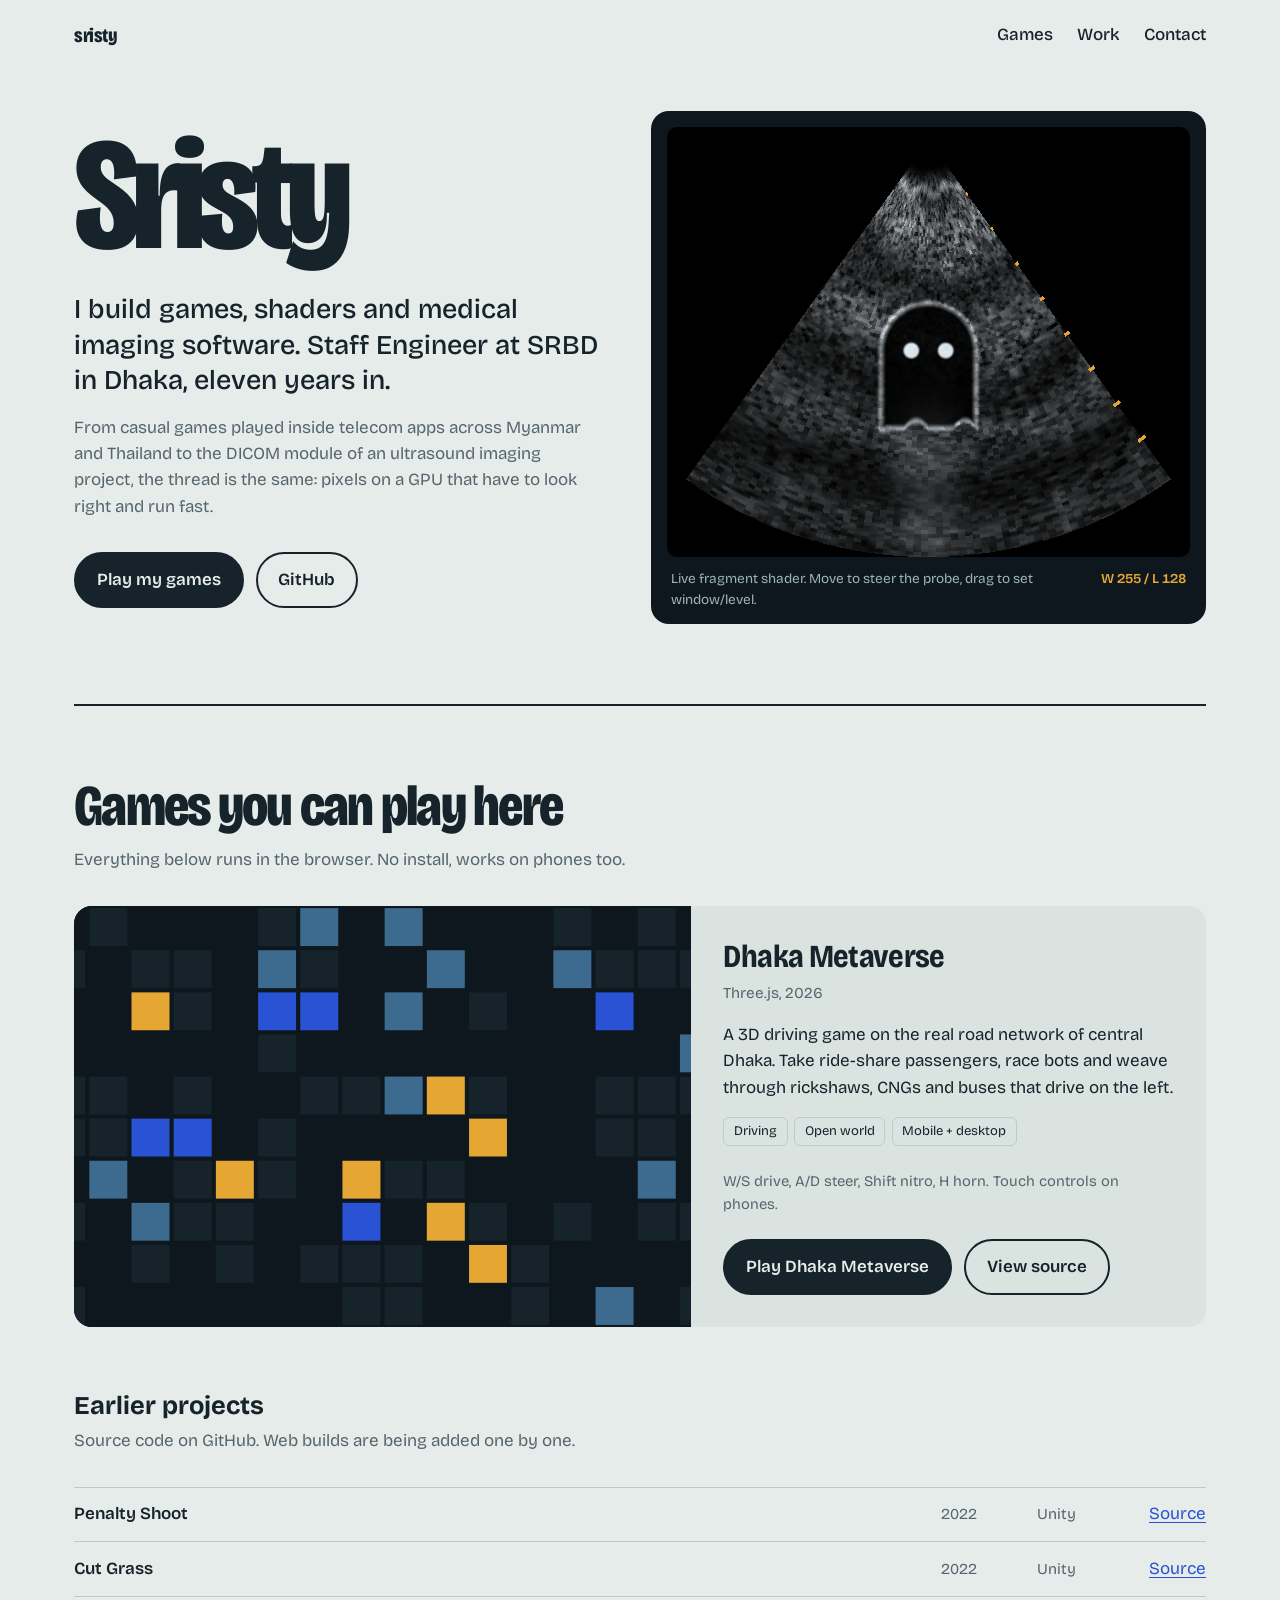
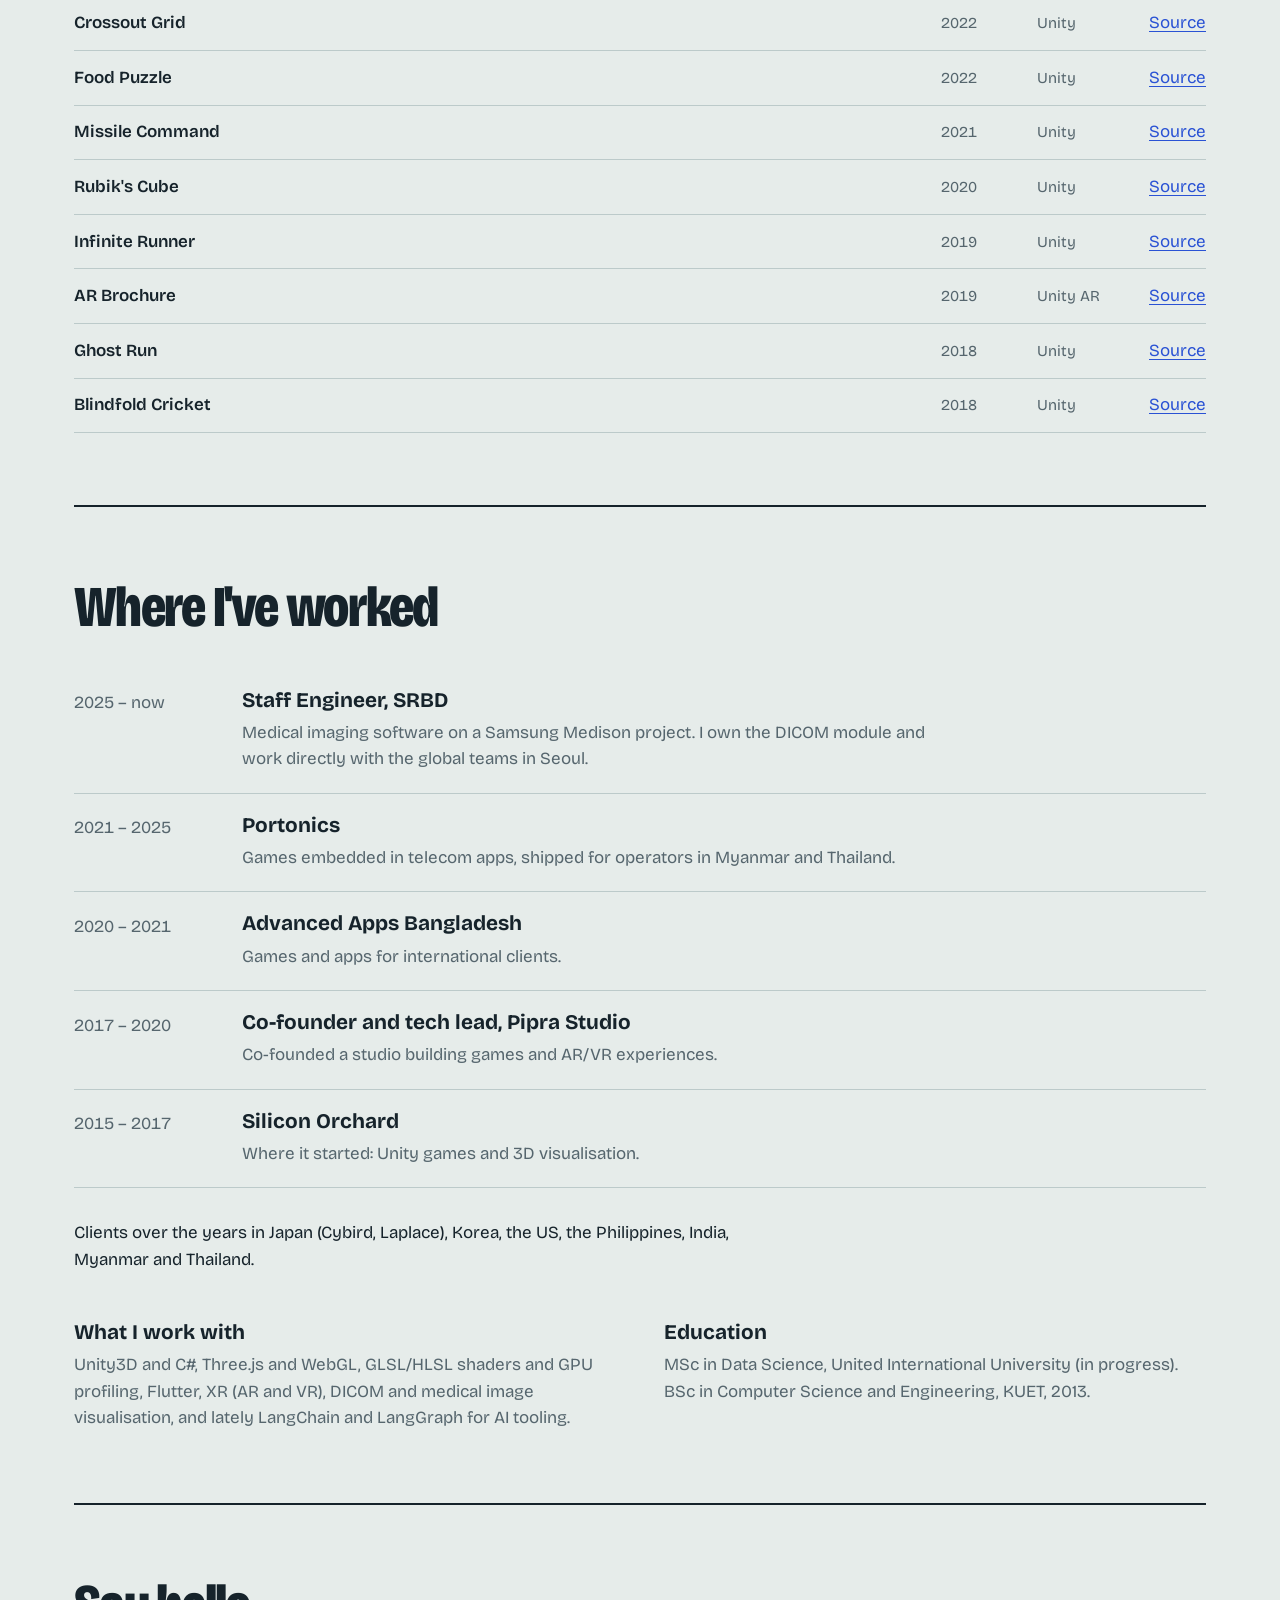
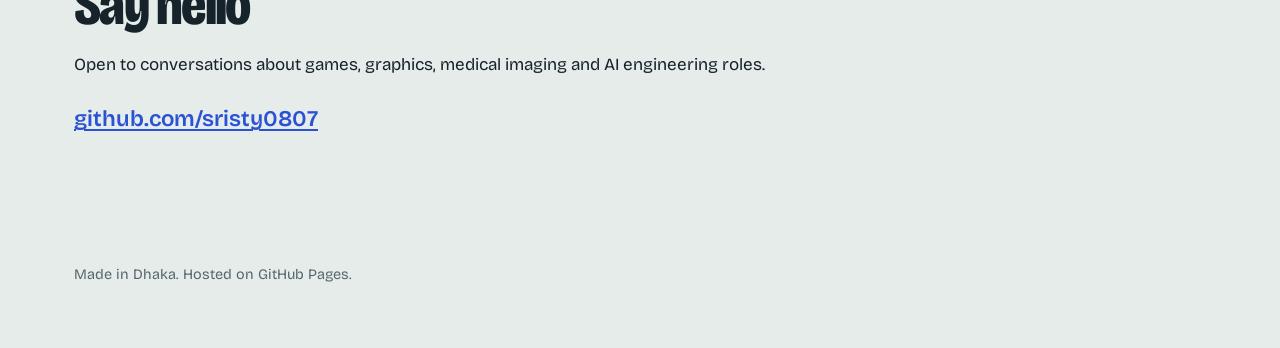
==== index.html @ fa3c0344 "Portfolio site with playable games Co-Authored-By: Claude Opus 5.5 <noreply@anthropic.com> Claude-Se" ====
<!DOCTYPE html>
<html lang="en">
<head>
<meta charset="utf-8">
<meta name="viewport" content="width=device-width, initial-scale=1">
<title>Sristy — games, graphics and medical imaging</title>
<meta name="description" content="Portfolio of Sristy, Staff Engineer in Dhaka. Playable games, real-time graphics and medical imaging work.">
<link rel="preconnect" href="https://fonts.googleapis.com">
<link rel="preconnect" href="https://fonts.gstatic.com" crossorigin>
<link href="https://fonts.googleapis.com/css2?family=Bricolage+Grotesque:opsz,wdth,wght@12..96,75..100,400..800&display=swap" rel="stylesheet">
<link rel="stylesheet" href="assets/style.css">
</head>
<body>
<a class="skip" href="#games">Skip to games</a>

<header class="top">
  <a class="mark" href="#">sristy</a>
  <nav aria-label="Sections">
    <a href="#games">Games</a>
    <a href="#work">Work</a>
    <a href="#contact">Contact</a>
  </nav>
</header>

<main>
  <section class="hero">
    <div class="hero-text">
      <h1>Sristy</h1>
      <p class="lede">I build games, shaders and medical imaging software. Staff Engineer at SRBD in Dhaka, eleven years in.</p>
      <p class="sub">From casual games played inside telecom apps across Myanmar and Thailand to the DICOM module of an ultrasound imaging project, the thread is the same: pixels on a GPU that have to look right and run fast.</p>
      <div class="actions">
        <a class="btn primary" href="#games">Play my games</a>
        <a class="btn" href="https://github.com/sristy0807" rel="me">GitHub</a>
      </div>
    </div>

    <figure class="scan" aria-label="Interactive shader: a simulated ultrasound scan. Drag to change window and level.">
      <canvas id="scan" width="560" height="460"></canvas>
      <figcaption>
        <span>Live fragment shader. Move to steer the probe, drag to set window/level.</span>
        <output id="wl">W 255 / L 128</output>
      </figcaption>
    </figure>
  </section>

  <section id="games" class="games" aria-labelledby="games-h">
    <h2 id="games-h">Games you can play here</h2>
    <p class="section-intro">Everything below runs in the browser. No install, works on phones too.</p>
    <div id="featured" class="featured"></div>

    <h3 class="archive-h">Earlier projects</h3>
    <p class="section-intro">Source code on GitHub. Web builds are being added one by one.</p>
    <ul id="archive" class="archive"></ul>
  </section>

  <section id="work" class="work" aria-labelledby="work-h">
    <h2 id="work-h">Where I've worked</h2>
    <ol class="timeline">
      <li>
        <span class="when">2025 – now</span>
        <div>
          <h3>Staff Engineer, SRBD</h3>
          <p>Medical imaging software on a Samsung Medison project. I own the DICOM module and work directly with the global teams in Seoul.</p>
        </div>
      </li>
      <li>
        <span class="when">2021 – 2025</span>
        <div>
          <h3>Portonics</h3>
          <p>Games embedded in telecom apps, shipped for operators in Myanmar and Thailand.</p>
        </div>
      </li>
      <li>
        <span class="when">2020 – 2021</span>
        <div>
          <h3>Advanced Apps Bangladesh</h3>
          <p>Games and apps for international clients.</p>
        </div>
      </li>
      <li>
        <span class="when">2017 – 2020</span>
        <div>
          <h3>Co-founder and tech lead, Pipra Studio</h3>
          <p>Co-founded a studio building games and AR/VR experiences.</p>
        </div>
      </li>
      <li>
        <span class="when">2015 – 2017</span>
        <div>
          <h3>Silicon Orchard</h3>
          <p>Where it started: Unity games and 3D visualisation.</p>
        </div>
      </li>
    </ol>

    <p class="clients">Clients over the years in Japan (Cybird, Laplace), Korea, the US, the Philippines, India, Myanmar and Thailand.</p>

    <div class="cols">
      <div>
        <h3>What I work with</h3>
        <p>Unity3D and C#, Three.js and WebGL, GLSL/HLSL shaders and GPU profiling, Flutter, XR (AR and VR), DICOM and medical image visualisation, and lately LangChain and LangGraph for AI tooling.</p>
      </div>
      <div>
        <h3>Education</h3>
        <p>MSc in Data Science, United International University (in progress).<br>BSc in Computer Science and Engineering, KUET, 2013.</p>
      </div>
    </div>
  </section>

  <section id="contact" class="contact" aria-labelledby="contact-h">
    <h2 id="contact-h">Say hello</h2>
    <p>Open to conversations about games, graphics, medical imaging and AI engineering roles.</p>
    <ul class="links">
      <li><a href="https://github.com/sristy0807" rel="me">github.com/sristy0807</a></li>
      <!-- Add yours:
      <li><a href="mailto:you@example.com">you@example.com</a></li>
      <li><a href="https://www.linkedin.com/in/your-handle/">LinkedIn</a></li>
      -->
    </ul>
  </section>
</main>

<footer class="foot">
  <p>Made in Dhaka. Hosted on GitHub Pages.</p>
</footer>

<script src="assets/scan.js"></script>
<script src="assets/main.js"></script>
</body>
</html>
---- assets/style.css ----
:root {
  --paper: #e6ecea;
  --paper-2: #dbe3e1;
  --ink: #16232b;
  --muted: #56666e;
  --line: #bccaca;
  --scan: #0d171d;
  --cobalt: #2a52d4;
  --amber: #e5a634;
  --radius-lg: 18px;
  --radius-sm: 6px;
  --font: "Bricolage Grotesque", system-ui, sans-serif;
  --measure: 66ch;
}

* { box-sizing: border-box; }
html { scroll-behavior: smooth; }
@media (prefers-reduced-motion: reduce) { html { scroll-behavior: auto; } }

body {
  margin: 0;
  background: var(--paper);
  color: var(--ink);
  font-family: var(--font);
  font-size: 1.0625rem;
  line-height: 1.55;
  font-variation-settings: "wdth" 100;
}

a { color: var(--cobalt); text-underline-offset: 3px; }
a:focus-visible, button:focus-visible, canvas:focus-visible {
  outline: 3px solid var(--amber);
  outline-offset: 3px;
  border-radius: 4px;
}

.skip { position: absolute; left: -999px; }
.skip:focus { left: 1rem; top: 1rem; background: var(--ink); color: var(--paper); padding: .5rem .8rem; z-index: 10; }

/* Header */
.top {
  display: flex; justify-content: space-between; align-items: center;
  max-width: 1180px; margin: 0 auto; padding: 1.25rem 1.5rem;
}
.mark {
  font-weight: 800; font-size: 1.25rem; letter-spacing: -.02em;
  color: var(--ink); text-decoration: none;
  font-variation-settings: "wdth" 75;
}
.top nav { display: flex; gap: 1.5rem; }
.top nav a { color: var(--ink); text-decoration: none; font-weight: 500; }
.top nav a:hover { text-decoration: underline; }

main { max-width: 1180px; margin: 0 auto; padding: 0 1.5rem; }

/* Hero */
.hero {
  display: grid;
  grid-template-columns: minmax(0, 1fr) minmax(0, 1.05fr);
  gap: 3rem;
  align-items: center;
  padding: 2.5rem 0 5rem;
}
.hero h1 {
  font-size: clamp(4.5rem, 13vw, 10rem);
  line-height: .86;
  font-weight: 800;
  letter-spacing: -.045em;
  margin: 0 0 1.75rem;
  font-variation-settings: "wdth" 75, "opsz" 96;
}
.lede {
  font-size: clamp(1.35rem, 2.2vw, 1.7rem);
  line-height: 1.3;
  font-weight: 500;
  margin: 0 0 1rem;
  max-width: 30ch;
}
.sub { color: var(--muted); max-width: 52ch; margin: 0 0 2rem; }

.actions { display: flex; flex-wrap: wrap; gap: .75rem; }
.btn {
  display: inline-block;
  padding: .8rem 1.3rem;
  border: 2px solid var(--ink);
  border-radius: 999px;
  color: var(--ink);
  font-weight: 600;
  text-decoration: none;
  background: transparent;
  font: inherit; font-weight: 600; cursor: pointer;
}
.btn:hover { background: var(--ink); color: var(--paper); }
.btn.primary { background: var(--ink); color: var(--paper); }
.btn.primary:hover { background: var(--cobalt); border-color: var(--cobalt); }

/* The one bold thing: the scan */
.scan {
  margin: 0;
  background: var(--scan);
  border-radius: var(--radius-lg);
  padding: 1rem 1rem .85rem;
  color: #9fb3ba;
}
.scan canvas {
  display: block; width: 100%; height: auto; aspect-ratio: 560 / 460;
  cursor: crosshair; touch-action: none;
  border-radius: 10px;
}
.scan figcaption {
  display: flex; justify-content: space-between; gap: 1rem; align-items: baseline;
  font-size: .85rem; padding: .7rem .25rem 0;
}
.scan output { color: var(--amber); font-variant-numeric: tabular-nums; white-space: nowrap; font-weight: 600; }

/* Sections */
section { padding: 4.5rem 0; border-top: 2px solid var(--ink); }
.hero { border-top: 0; }
h2 {
  font-size: clamp(2.2rem, 5vw, 3.6rem);
  line-height: 1;
  letter-spacing: -.03em;
  font-weight: 800;
  margin: 0 0 .75rem;
  font-variation-settings: "wdth" 80, "opsz" 72;
}
h3 { font-size: 1.3rem; line-height: 1.2; margin: 0 0 .4rem; font-weight: 700; }
.section-intro { color: var(--muted); margin: 0 0 2rem; max-width: var(--measure); }

/* Featured games */
.featured { display: grid; gap: 1.5rem; }
.game {
  display: grid;
  grid-template-columns: minmax(0, 1.2fr) minmax(0, 1fr);
  background: var(--paper-2);
  border-radius: var(--radius-lg);
  overflow: hidden;
}
.game .cover { position: relative; min-height: 300px; background: var(--scan); }
.game .cover img, .game .cover canvas { position: absolute; inset: 0; width: 100%; height: 100%; object-fit: cover; display: block; }
.game .body { padding: 2rem; display: flex; flex-direction: column; }
.game h3 { font-size: 2rem; letter-spacing: -.02em; font-variation-settings: "wdth" 85; }
.game .meta { color: var(--muted); margin: 0 0 1rem; font-size: .95rem; }
.game .desc { margin: 0 0 1rem; max-width: 48ch; }
.game .controls { font-size: .92rem; color: var(--muted); margin: 0 0 1.5rem; }
.tags { list-style: none; padding: 0; margin: 0 0 1.5rem; display: flex; flex-wrap: wrap; gap: .4rem; }
.tags li { font-size: .82rem; padding: .2rem .6rem; border: 1.5px solid var(--line); border-radius: var(--radius-sm); }
.game .actions { margin-top: auto; }

/* Archive */
.archive-h { margin-top: 4rem; font-size: 1.6rem; }
.archive { list-style: none; padding: 0; margin: 0; border-top: 1.5px solid var(--line); }
.archive li {
  display: grid; grid-template-columns: 1fr 5rem 6rem auto; gap: 1rem; align-items: baseline;
  padding: .85rem 0; border-bottom: 1.5px solid var(--line);
}
.archive .t { font-weight: 600; }
.archive .y, .archive .e { color: var(--muted); font-variant-numeric: tabular-nums; font-size: .95rem; }
.archive .l { display: flex; gap: 1rem; justify-content: flex-end; }
.archive .play { color: var(--ink); font-weight: 700; text-decoration-color: var(--amber); text-decoration-thickness: 3px; }

/* Work timeline: it really is a sequence */
.timeline { list-style: none; padding: 0; margin: 2rem 0 0; }
.timeline li {
  display: grid; grid-template-columns: 9rem 1fr; gap: 1.5rem;
  padding: 1.25rem 0; border-bottom: 1.5px solid var(--line);
}
.timeline .when { color: var(--muted); font-variant-numeric: tabular-nums; padding-top: .1rem; }
.timeline p { margin: 0; color: var(--muted); max-width: var(--measure); }
.clients { margin: 2rem 0 0; max-width: var(--measure); }
.cols { display: grid; grid-template-columns: 1fr 1fr; gap: 3rem; margin-top: 3rem; }
.cols p { margin: 0; color: var(--muted); }

/* Contact */
.contact p { max-width: var(--measure); }
.links { list-style: none; padding: 0; margin: 1.5rem 0 0; font-size: 1.4rem; font-weight: 600; }
.links li { margin-bottom: .5rem; }

.foot { max-width: 1180px; margin: 0 auto; padding: 2rem 1.5rem 3rem; color: var(--muted); font-size: .9rem; }

/* Responsive */
@media (max-width: 860px) {
  .hero { grid-template-columns: 1fr; gap: 2rem; padding-bottom: 3.5rem; }
  .game { grid-template-columns: 1fr; }
  .game .cover { min-height: 220px; }
  .cols { grid-template-columns: 1fr; gap: 2rem; }
}
@media (max-width: 560px) {
  .top nav { gap: 1rem; }
  .archive li { grid-template-columns: 1fr auto; }
  .archive .e { display: none; }
  .archive .l { grid-column: 1 / -1; justify-content: flex-start; }
  .timeline li { grid-template-columns: 1fr; gap: .25rem; }
  .scan figcaption { flex-direction: column; gap: .3rem; }
  .game .body { padding: 1.5rem; }
}
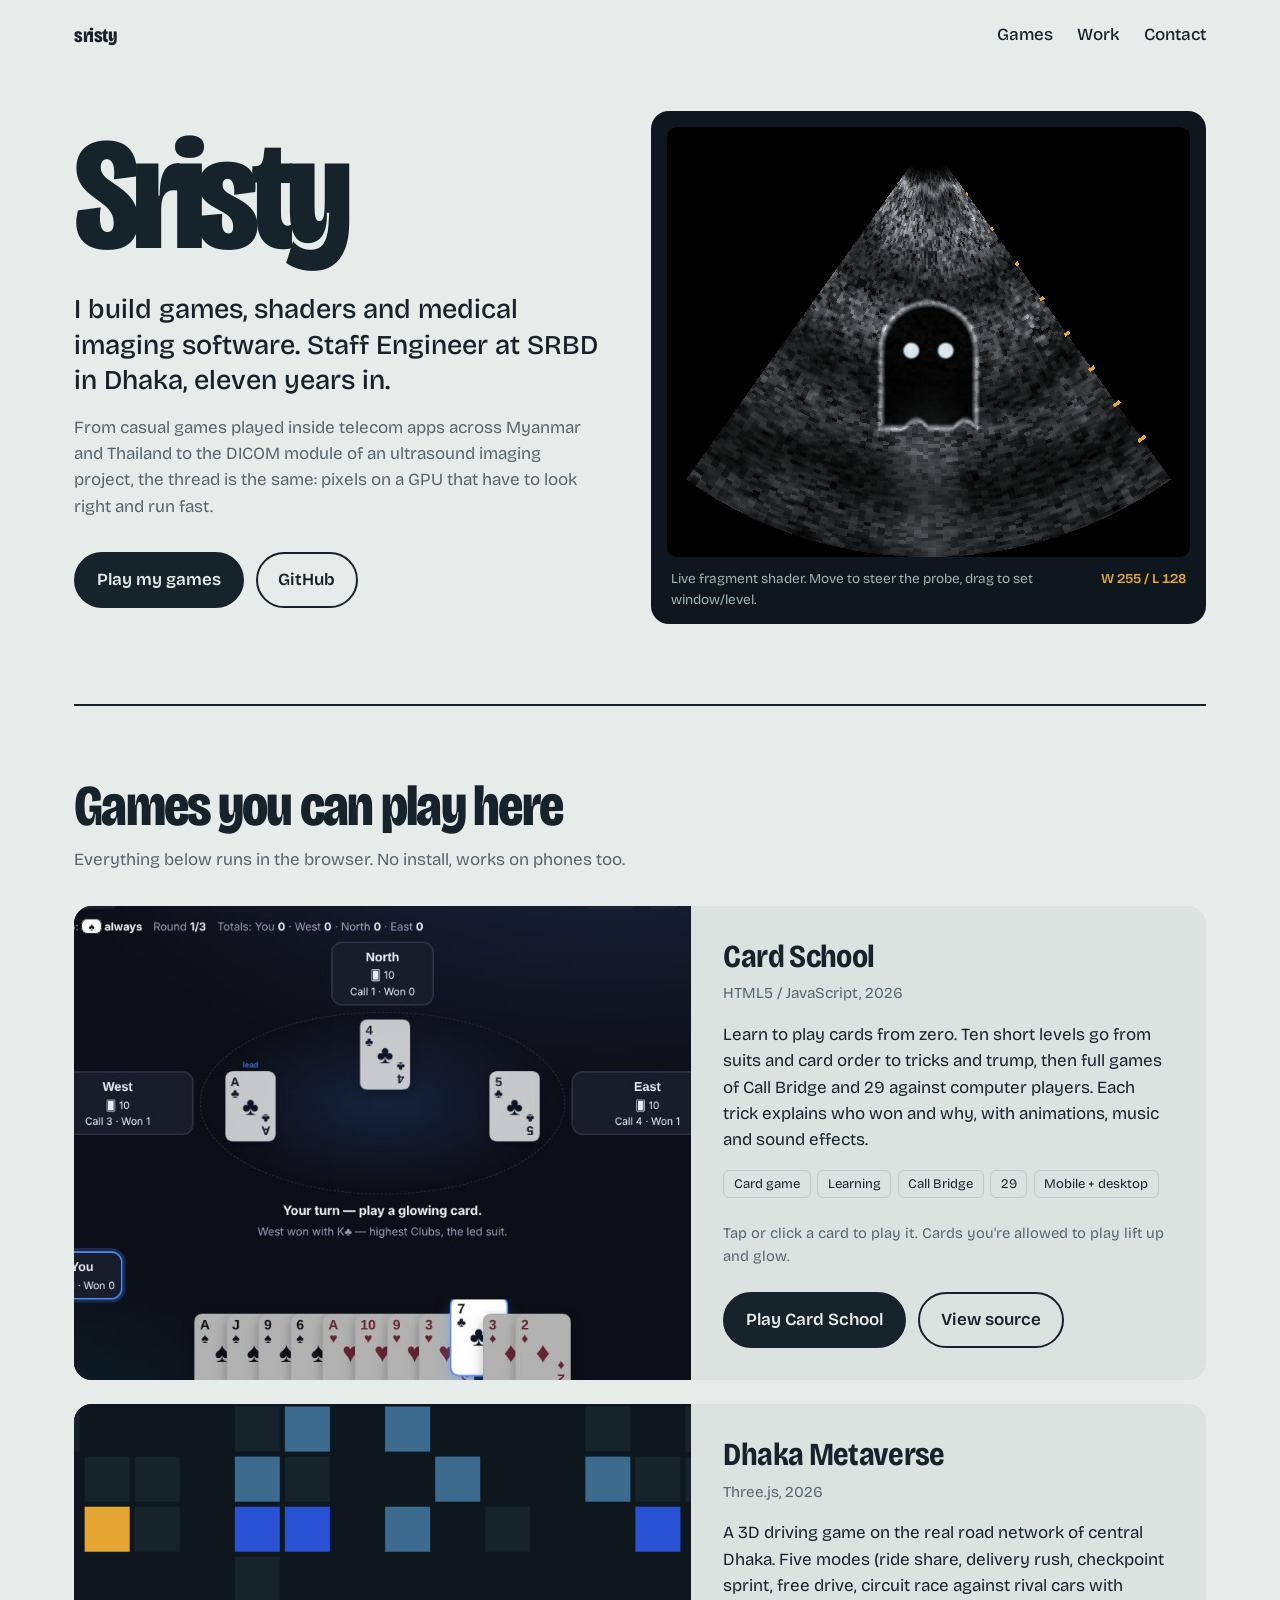
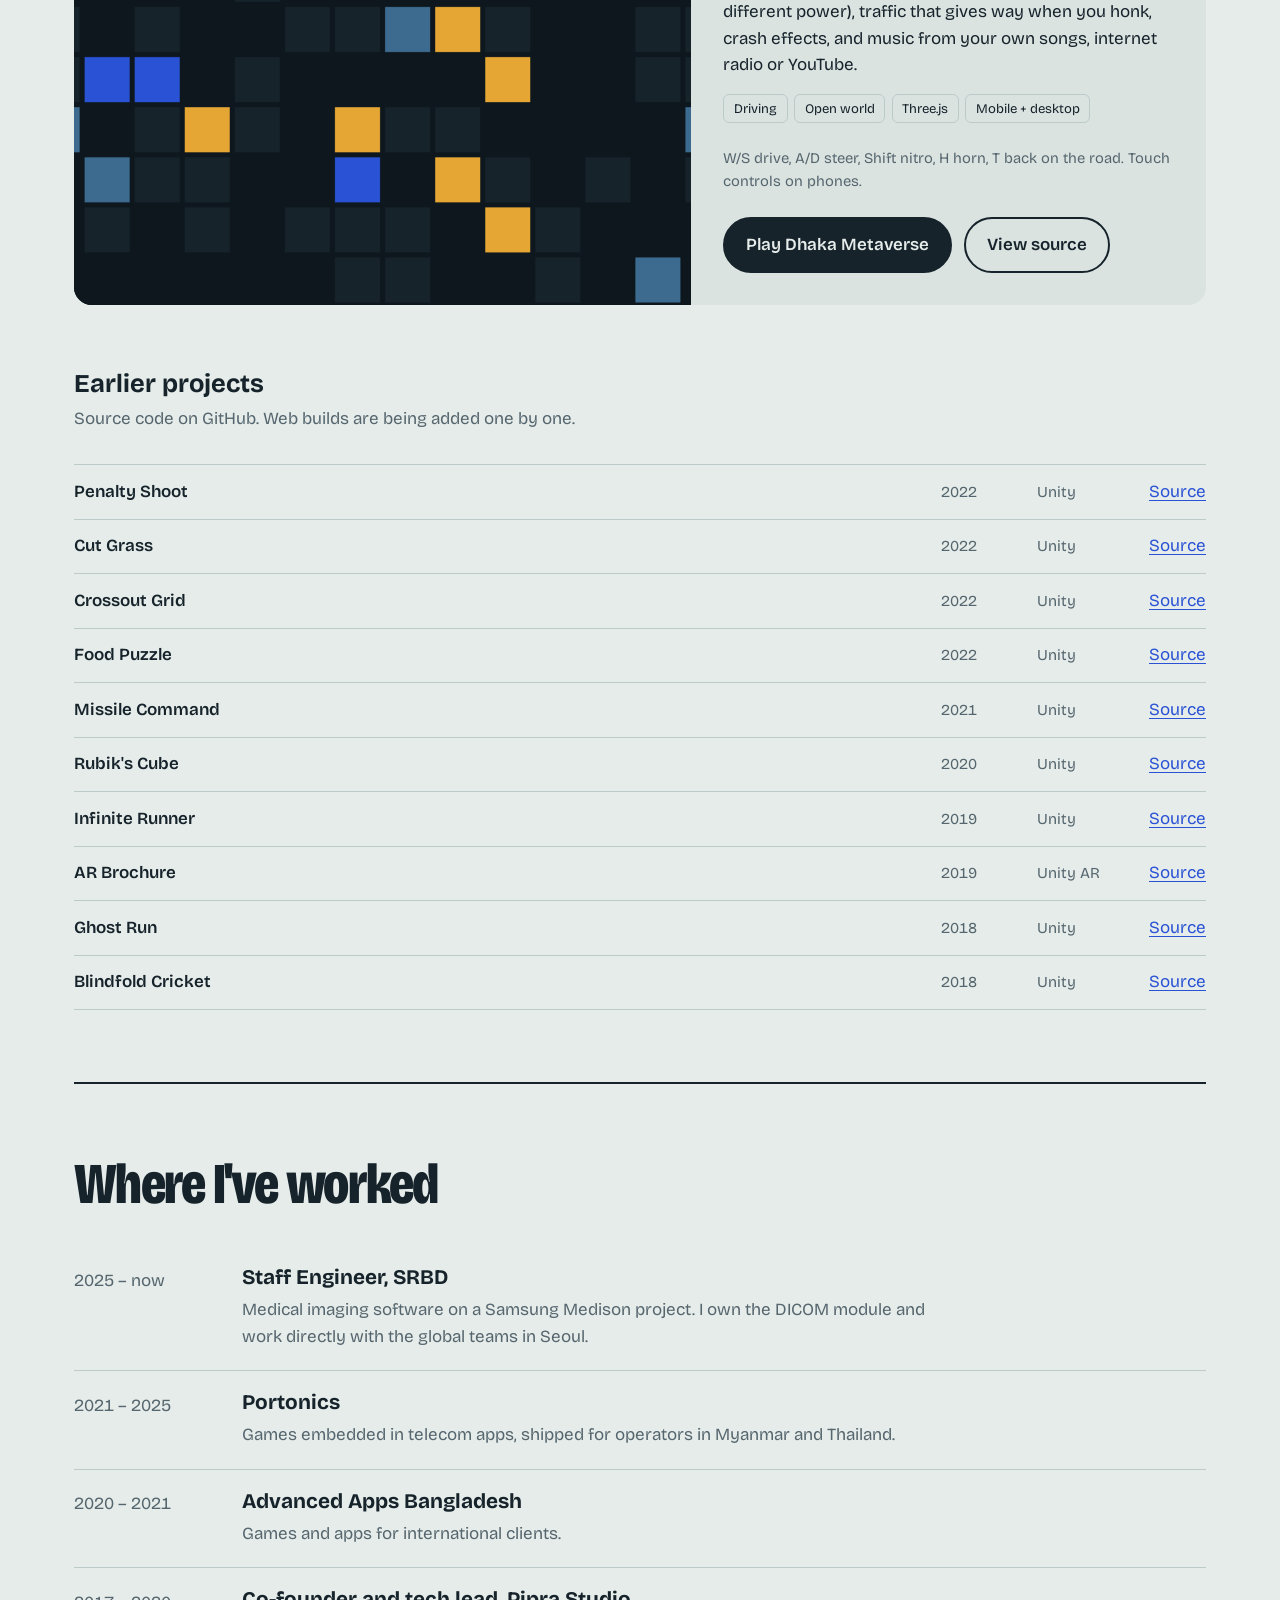
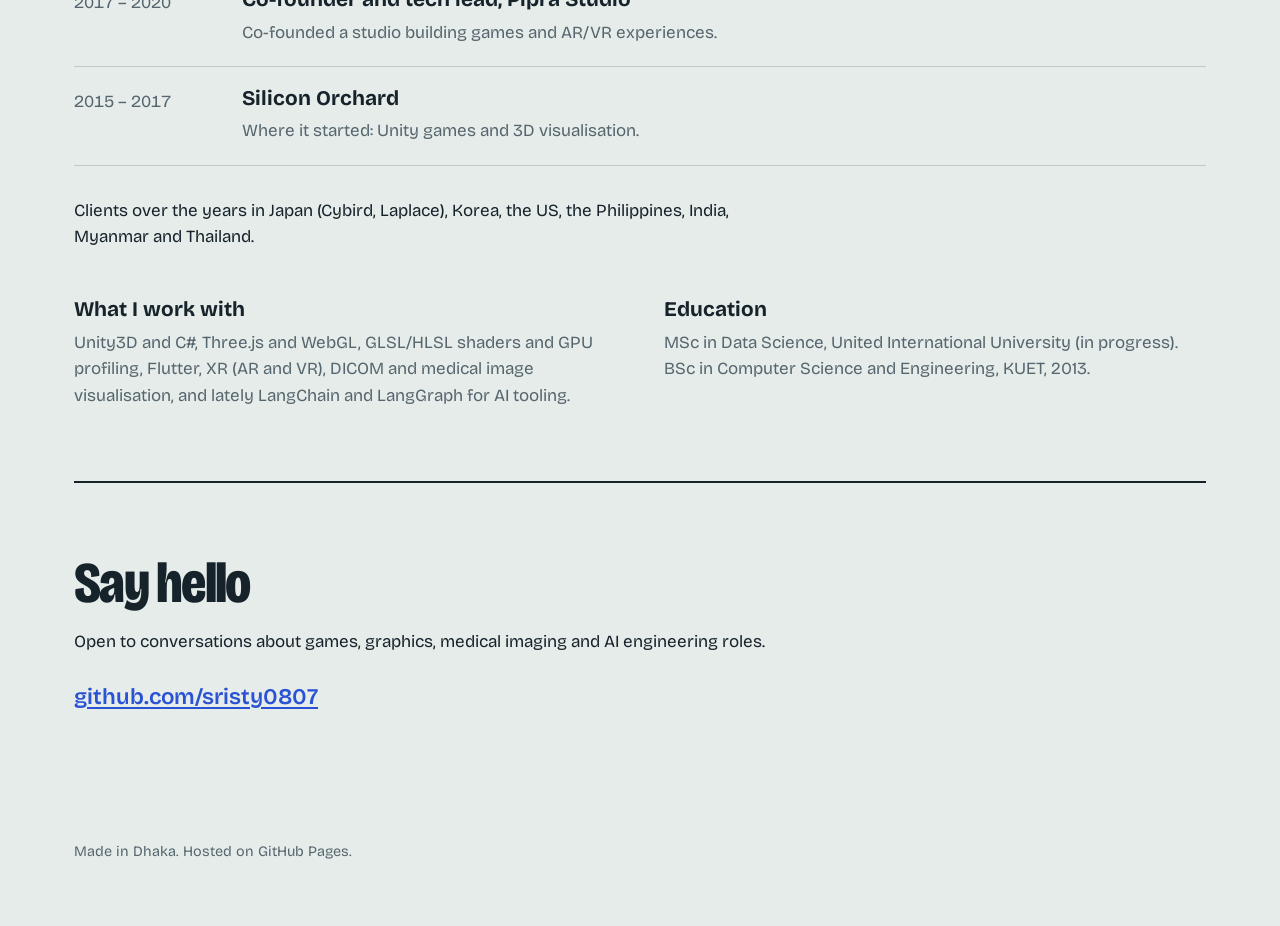
==== commit 8f8a951c: "Automatic game sync (on game push + every 15 min), content.json, site dashboard Co-Authored-By: Clau" ====
--- a/index.html
+++ b/index.html
@@ -25,9 +25,9 @@
 <main>
   <section class="hero">
     <div class="hero-text">
-      <h1>Sristy</h1>
-      <p class="lede">I build games, shaders and medical imaging software. Staff Engineer at SRBD in Dhaka, eleven years in.</p>
-      <p class="sub">From casual games played inside telecom apps across Myanmar and Thailand to the DICOM module of an ultrasound imaging project, the thread is the same: pixels on a GPU that have to look right and run fast.</p>
+      <h1 id="c-name">Sristy</h1>
+      <p class="lede" id="c-headline">I build games, shaders and medical imaging software. Staff Engineer at SRBD in Dhaka, eleven years in.</p>
+      <p class="sub" id="c-intro">From casual games played inside telecom apps across Myanmar and Thailand to the DICOM module of an ultrasound imaging project, the thread is the same: pixels on a GPU that have to look right and run fast.</p>
       <div class="actions">
         <a class="btn primary" href="#games">Play my games</a>
         <a class="btn" href="https://github.com/sristy0807" rel="me">GitHub</a>
@@ -55,7 +55,7 @@
 
   <section id="work" class="work" aria-labelledby="work-h">
     <h2 id="work-h">Where I've worked</h2>
-    <ol class="timeline">
+    <ol class="timeline" id="c-work">
       <li>
         <span class="when">2025 – now</span>
         <div>
@@ -93,24 +93,24 @@
       </li>
     </ol>
 
-    <p class="clients">Clients over the years in Japan (Cybird, Laplace), Korea, the US, the Philippines, India, Myanmar and Thailand.</p>
+    <p class="clients" id="c-clients">Clients over the years in Japan (Cybird, Laplace), Korea, the US, the Philippines, India, Myanmar and Thailand.</p>
 
     <div class="cols">
       <div>
         <h3>What I work with</h3>
-        <p>Unity3D and C#, Three.js and WebGL, GLSL/HLSL shaders and GPU profiling, Flutter, XR (AR and VR), DICOM and medical image visualisation, and lately LangChain and LangGraph for AI tooling.</p>
+        <p id="c-skills">Unity3D and C#, Three.js and WebGL, GLSL/HLSL shaders and GPU profiling, Flutter, XR (AR and VR), DICOM and medical image visualisation, and lately LangChain and LangGraph for AI tooling.</p>
       </div>
       <div>
         <h3>Education</h3>
-        <p>MSc in Data Science, United International University (in progress).<br>BSc in Computer Science and Engineering, KUET, 2013.</p>
+        <p id="c-education">MSc in Data Science, United International University (in progress).<br>BSc in Computer Science and Engineering, KUET, 2013.</p>
       </div>
     </div>
   </section>
 
   <section id="contact" class="contact" aria-labelledby="contact-h">
     <h2 id="contact-h">Say hello</h2>
-    <p>Open to conversations about games, graphics, medical imaging and AI engineering roles.</p>
-    <ul class="links">
+    <p id="c-contact-intro">Open to conversations about games, graphics, medical imaging and AI engineering roles.</p>
+    <ul class="links" id="c-links">
       <li><a href="https://github.com/sristy0807" rel="me">github.com/sristy0807</a></li>
       <!-- Add yours:
       <li><a href="mailto:you@example.com">you@example.com</a></li>
@@ -121,7 +121,7 @@
 </main>
 
 <footer class="foot">
-  <p>Made in Dhaka. Hosted on GitHub Pages.</p>
+  <p id="c-footer">Made in Dhaka. Hosted on GitHub Pages.</p>
 </footer>
 
 <script src="assets/scan.js"></script>
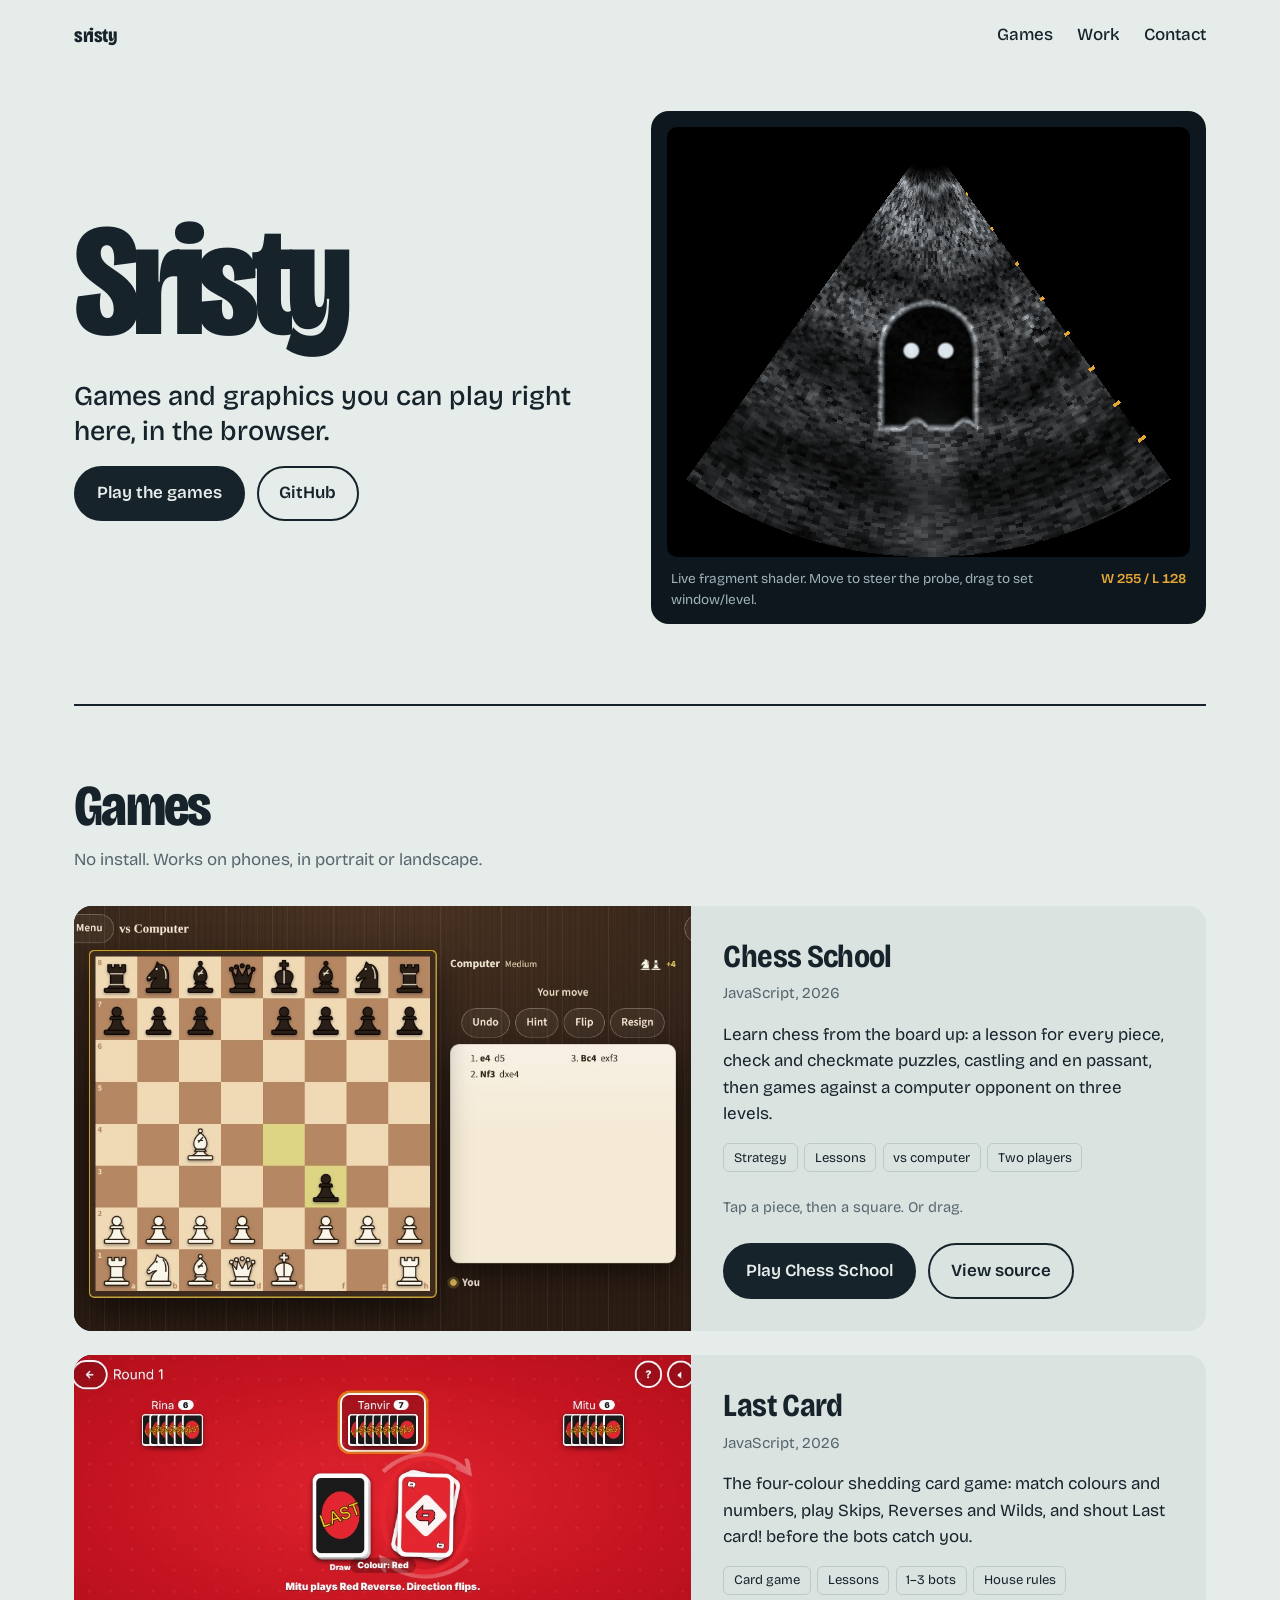
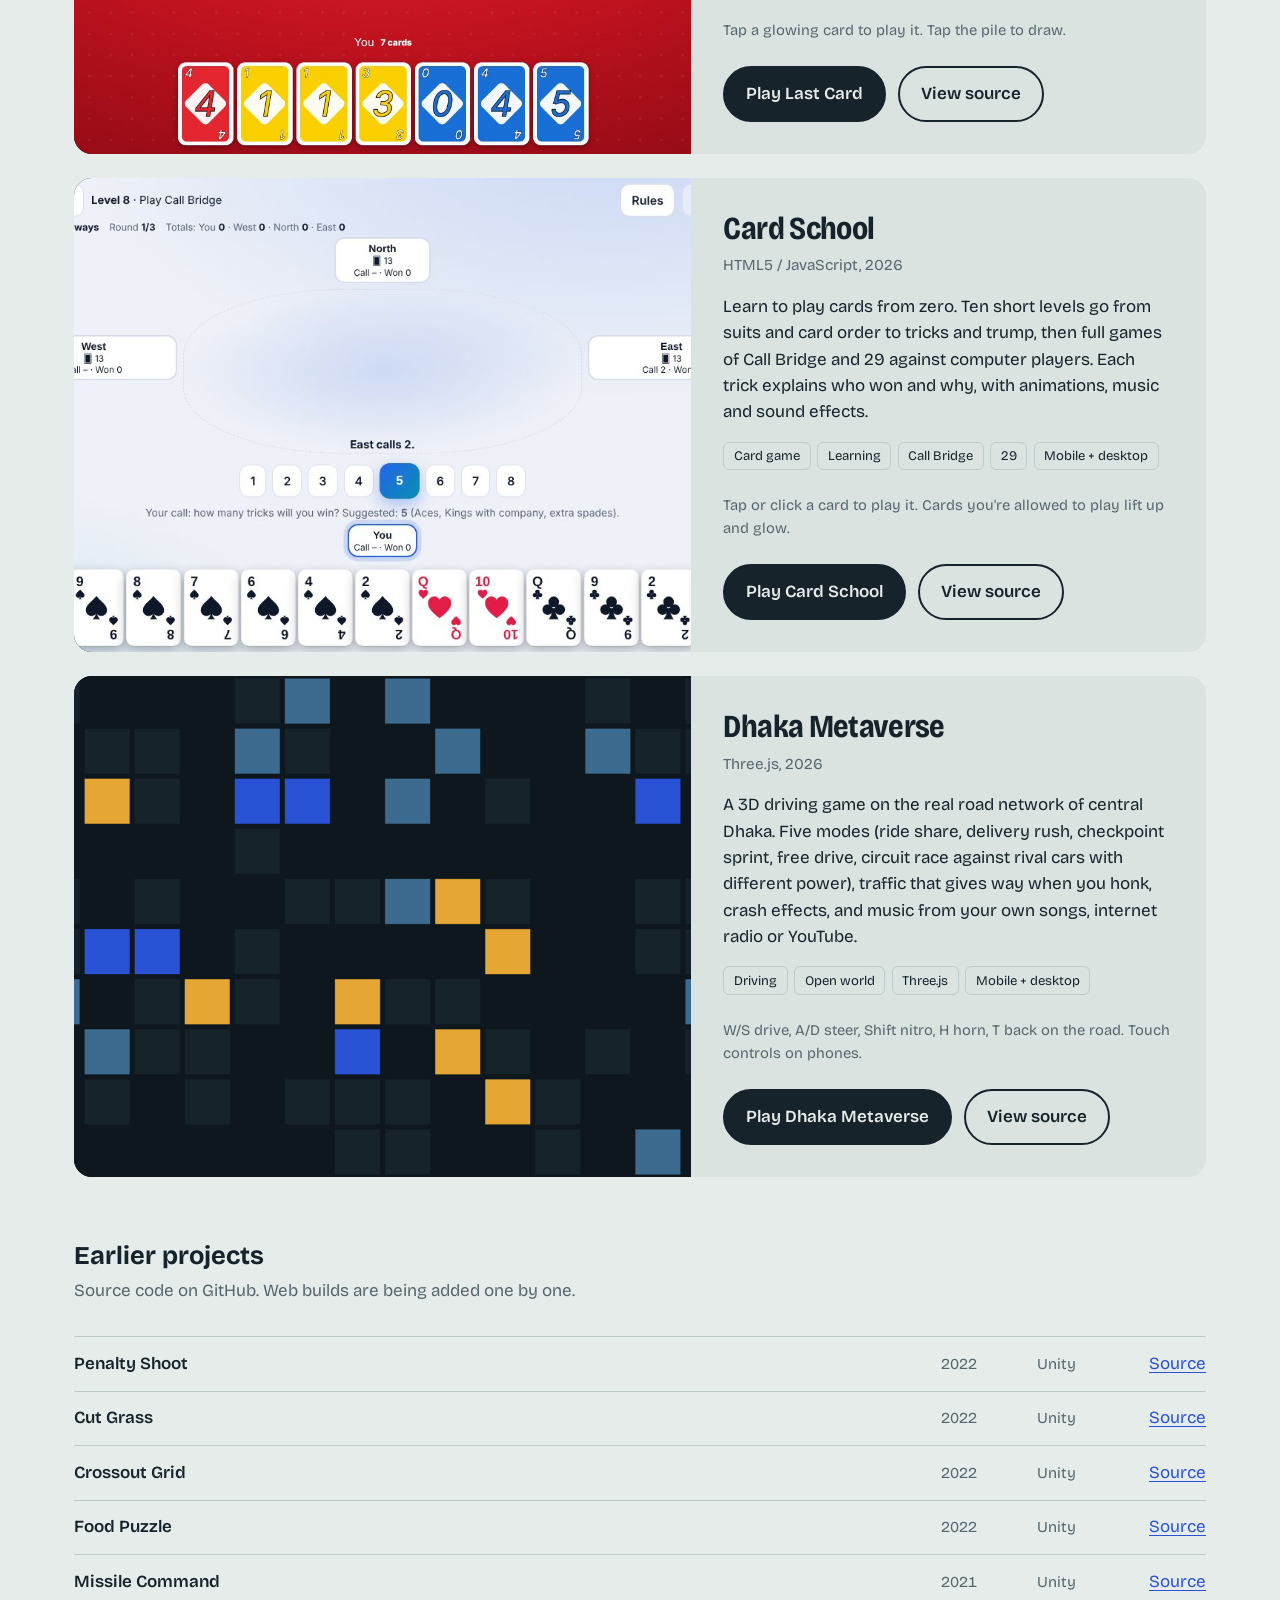
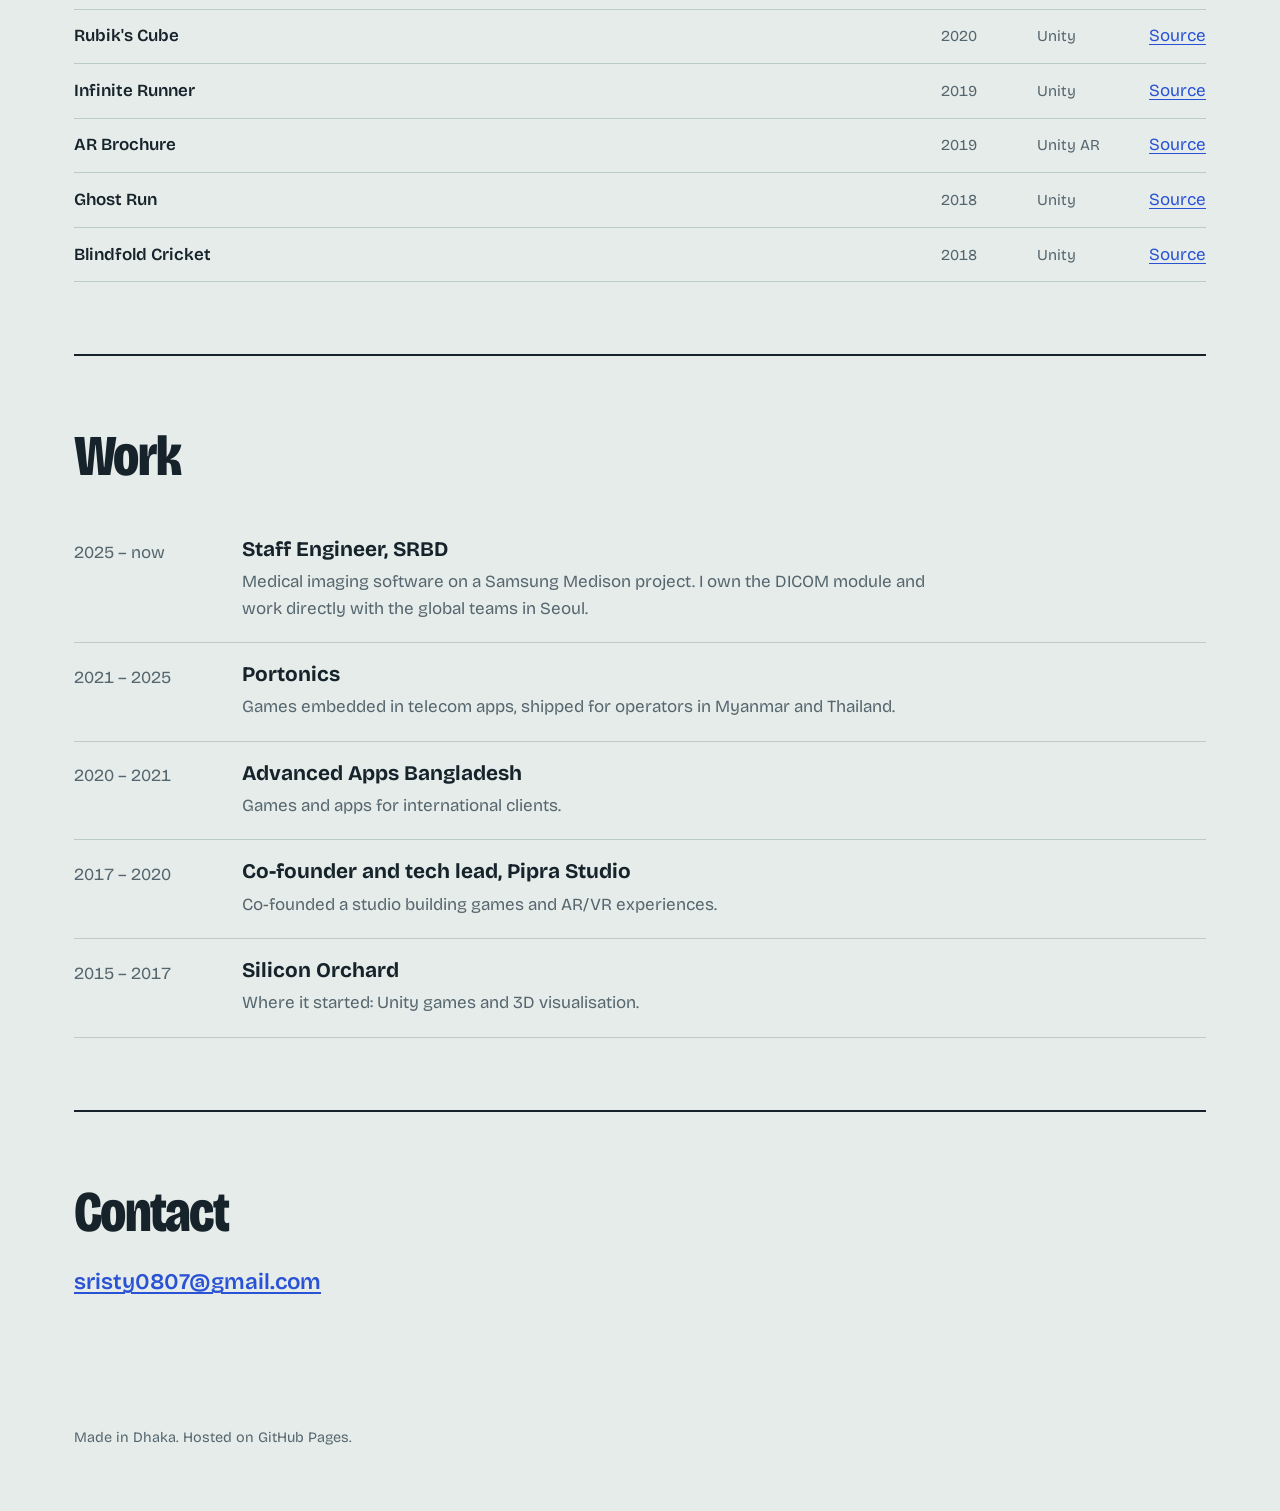
==== commit babe5abd: "Showcase-only site: remove bio, skills, education, clients; add Chess School and Last Card with cove" ====
--- a/index.html
+++ b/index.html
@@ -3,8 +3,8 @@
 <head>
 <meta charset="utf-8">
 <meta name="viewport" content="width=device-width, initial-scale=1">
-<title>Sristy — games, graphics and medical imaging</title>
-<meta name="description" content="Portfolio of Sristy, Staff Engineer in Dhaka. Playable games, real-time graphics and medical imaging work.">
+<title>Sristy — games and graphics</title>
+<meta name="description" content="Playable browser games and real-time graphics by Sristy.">
 <link rel="preconnect" href="https://fonts.googleapis.com">
 <link rel="preconnect" href="https://fonts.gstatic.com" crossorigin>
 <link href="https://fonts.googleapis.com/css2?family=Bricolage+Grotesque:opsz,wdth,wght@12..96,75..100,400..800&display=swap" rel="stylesheet">
@@ -26,10 +26,9 @@
   <section class="hero">
     <div class="hero-text">
       <h1 id="c-name">Sristy</h1>
-      <p class="lede" id="c-headline">I build games, shaders and medical imaging software. Staff Engineer at SRBD in Dhaka, eleven years in.</p>
-      <p class="sub" id="c-intro">From casual games played inside telecom apps across Myanmar and Thailand to the DICOM module of an ultrasound imaging project, the thread is the same: pixels on a GPU that have to look right and run fast.</p>
+      <p class="lede">Games and graphics you can play right here, in the browser.</p>
       <div class="actions">
-        <a class="btn primary" href="#games">Play my games</a>
+        <a class="btn primary" href="#games">Play the games</a>
         <a class="btn" href="https://github.com/sristy0807" rel="me">GitHub</a>
       </div>
     </div>
@@ -44,8 +43,8 @@
   </section>
 
   <section id="games" class="games" aria-labelledby="games-h">
-    <h2 id="games-h">Games you can play here</h2>
-    <p class="section-intro">Everything below runs in the browser. No install, works on phones too.</p>
+    <h2 id="games-h">Games</h2>
+    <p class="section-intro">No install. Works on phones, in portrait or landscape.</p>
     <div id="featured" class="featured"></div>
 
     <h3 class="archive-h">Earlier projects</h3>
@@ -54,7 +53,7 @@
   </section>
 
   <section id="work" class="work" aria-labelledby="work-h">
-    <h2 id="work-h">Where I've worked</h2>
+    <h2 id="work-h">Work</h2>
     <ol class="timeline" id="c-work">
       <li>
         <span class="when">2025 – now</span>
@@ -93,23 +92,10 @@
       </li>
     </ol>
 
-    <p class="clients" id="c-clients">Clients over the years in Japan (Cybird, Laplace), Korea, the US, the Philippines, India, Myanmar and Thailand.</p>
-
-    <div class="cols">
-      <div>
-        <h3>What I work with</h3>
-        <p id="c-skills">Unity3D and C#, Three.js and WebGL, GLSL/HLSL shaders and GPU profiling, Flutter, XR (AR and VR), DICOM and medical image visualisation, and lately LangChain and LangGraph for AI tooling.</p>
-      </div>
-      <div>
-        <h3>Education</h3>
-        <p id="c-education">MSc in Data Science, United International University (in progress).<br>BSc in Computer Science and Engineering, KUET, 2013.</p>
-      </div>
-    </div>
   </section>
 
   <section id="contact" class="contact" aria-labelledby="contact-h">
-    <h2 id="contact-h">Say hello</h2>
-    <p id="c-contact-intro">Open to conversations about games, graphics, medical imaging and AI engineering roles.</p>
+    <h2 id="contact-h">Contact</h2>
     <ul class="links" id="c-links">
       <li><a href="https://github.com/sristy0807" rel="me">github.com/sristy0807</a></li>
       <!-- Add yours:
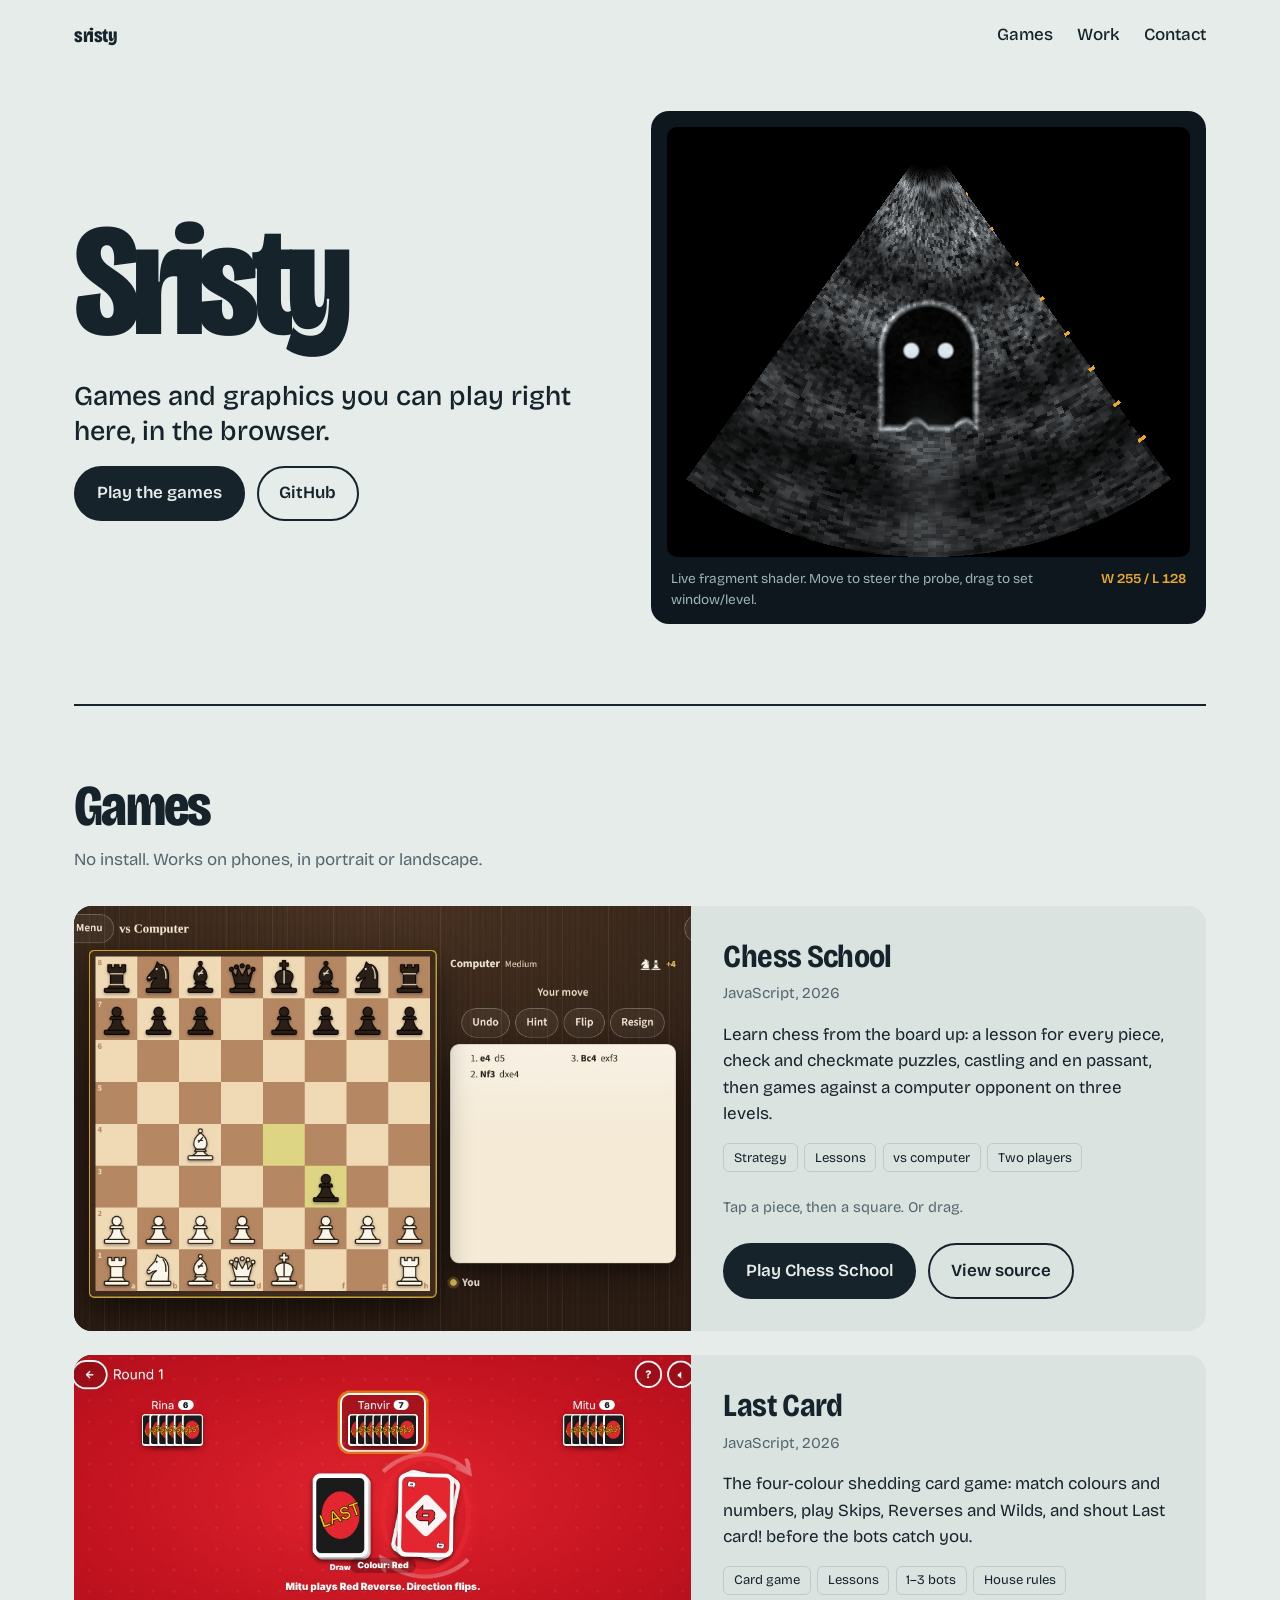
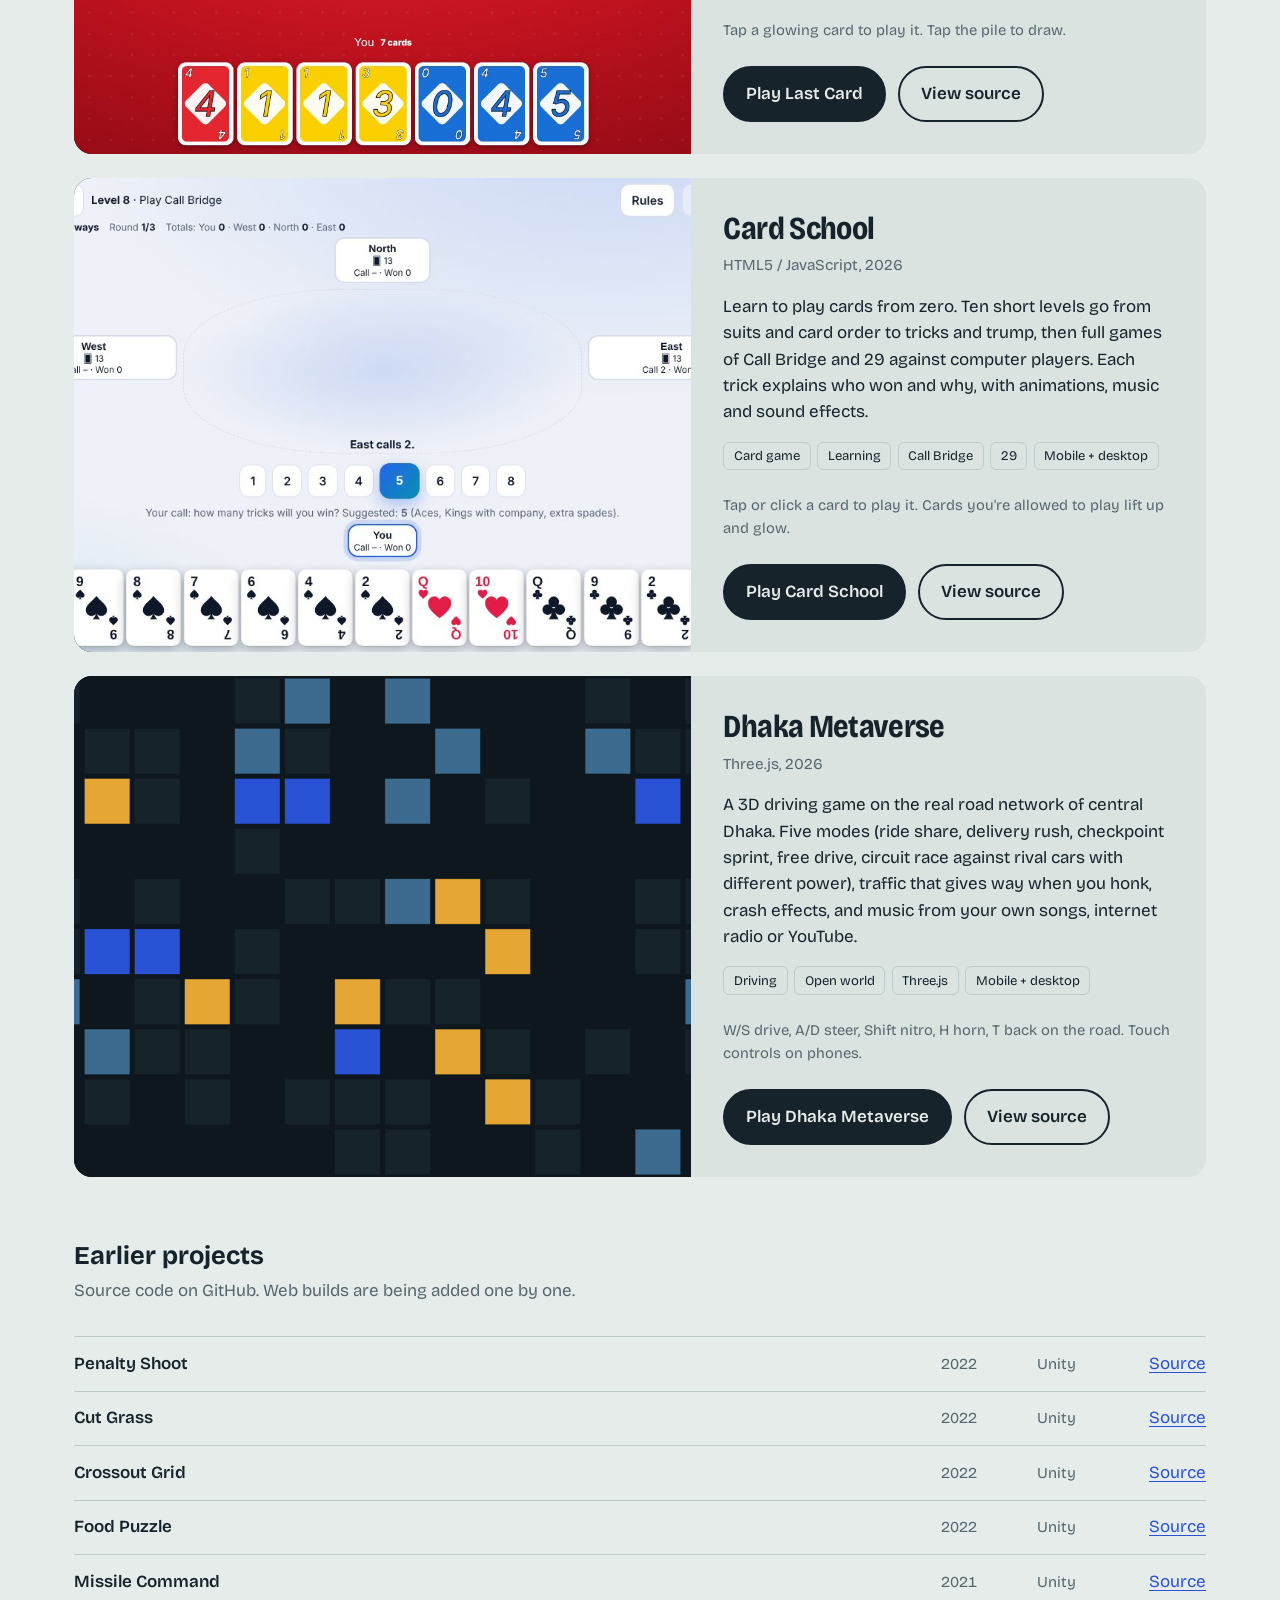
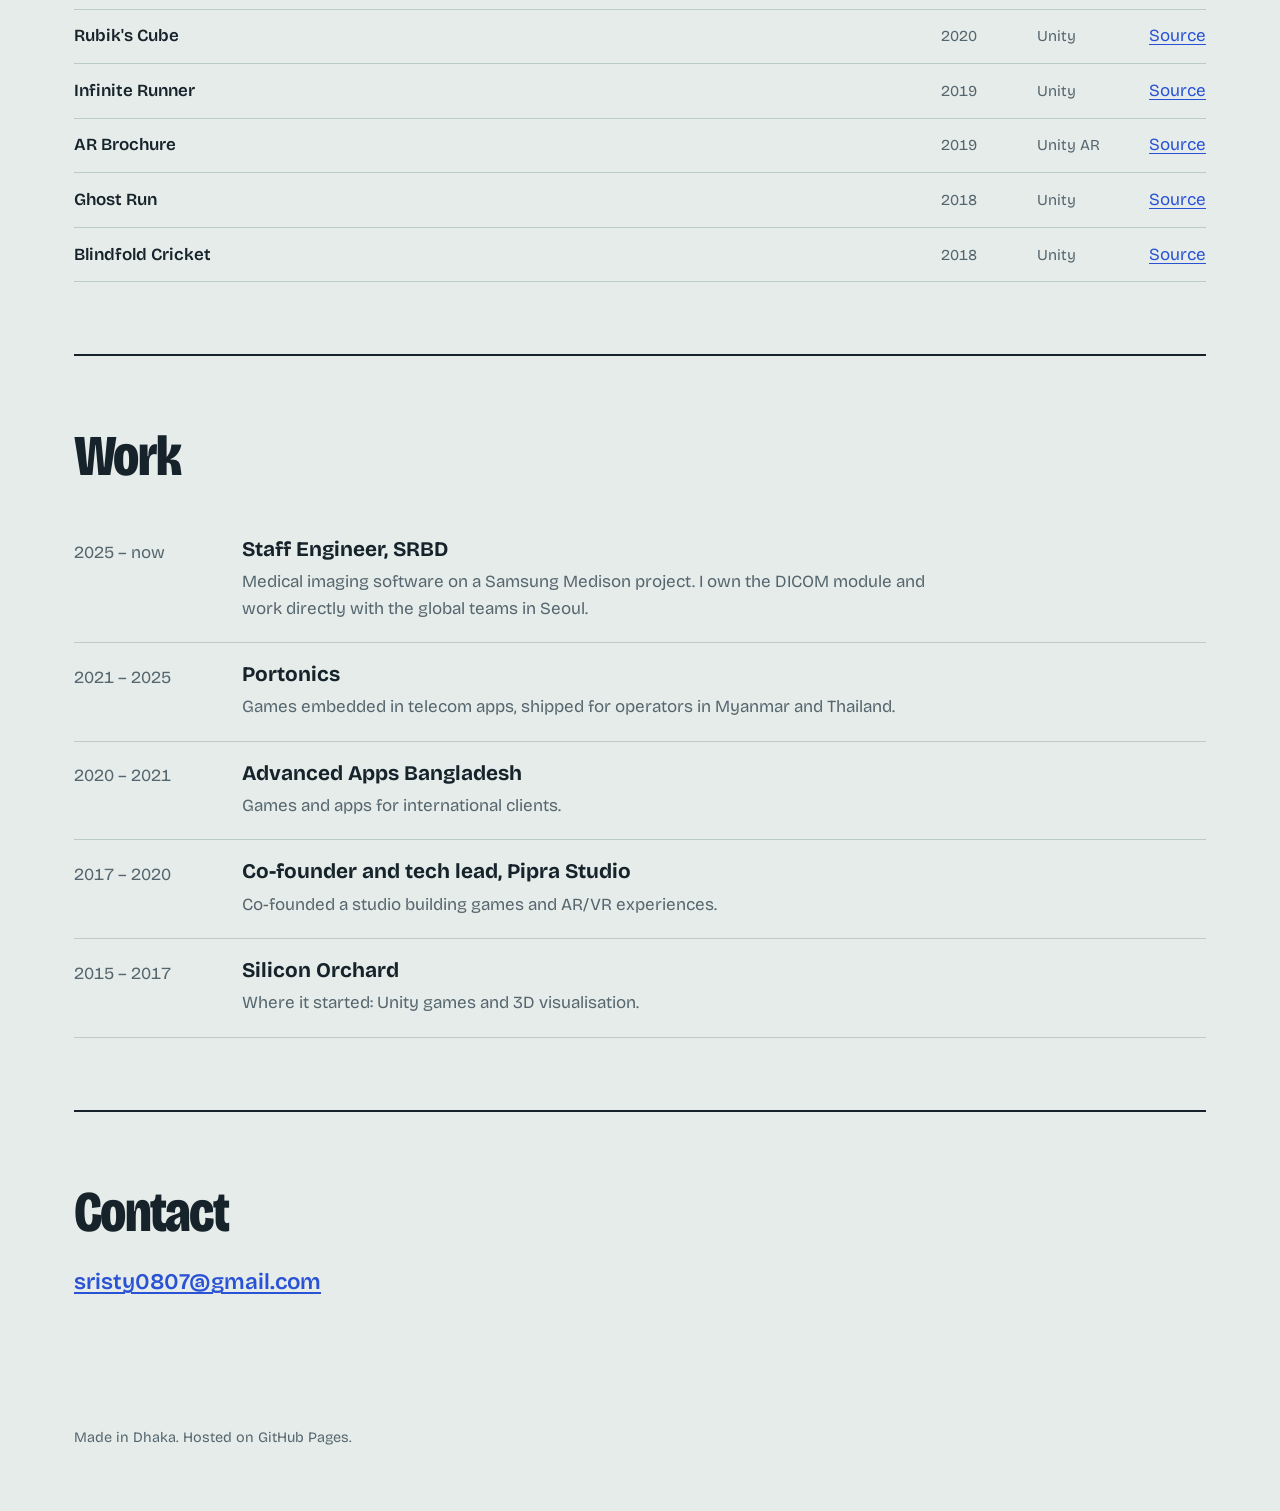
==== commit 4cfdc738: "Cleaner title and rich link preview Co-Authored-By: Claude Opus 5.5 <noreply@anthropic.com> Claude-S" ====
--- a/index.html
+++ b/index.html
@@ -3,8 +3,23 @@
 <head>
 <meta charset="utf-8">
 <meta name="viewport" content="width=device-width, initial-scale=1">
-<title>Sristy — games and graphics</title>
-<meta name="description" content="Playable browser games and real-time graphics by Sristy.">
+<title>Sristy</title>
+<meta name="description" content="Chess, Call Bridge, 29, Last Card and a 3D drive through Dhaka. Tap and play. No install.">
+<meta name="theme-color" content="#0d171d">
+<link rel="canonical" href="https://sristy0807.github.io/sristy/">
+<meta property="og:type" content="website">
+<meta property="og:site_name" content="Sristy">
+<meta property="og:title" content="Sristy">
+<meta property="og:description" content="Chess, Call Bridge, 29, Last Card and a 3D drive through Dhaka. Tap and play. No install.">
+<meta property="og:url" content="https://sristy0807.github.io/sristy/">
+<meta property="og:image" content="https://sristy0807.github.io/sristy/assets/og.jpg">
+<meta property="og:image:width" content="1200">
+<meta property="og:image:height" content="630">
+<meta property="og:image:alt" content="Sristy: games you can play right in your browser.">
+<meta name="twitter:card" content="summary_large_image">
+<meta name="twitter:title" content="Sristy">
+<meta name="twitter:description" content="Chess, Call Bridge, 29, Last Card and a 3D drive through Dhaka. Tap and play. No install.">
+<meta name="twitter:image" content="https://sristy0807.github.io/sristy/assets/og.jpg">
 <link rel="preconnect" href="https://fonts.googleapis.com">
 <link rel="preconnect" href="https://fonts.gstatic.com" crossorigin>
 <link href="https://fonts.googleapis.com/css2?family=Bricolage+Grotesque:opsz,wdth,wght@12..96,75..100,400..800&display=swap" rel="stylesheet">
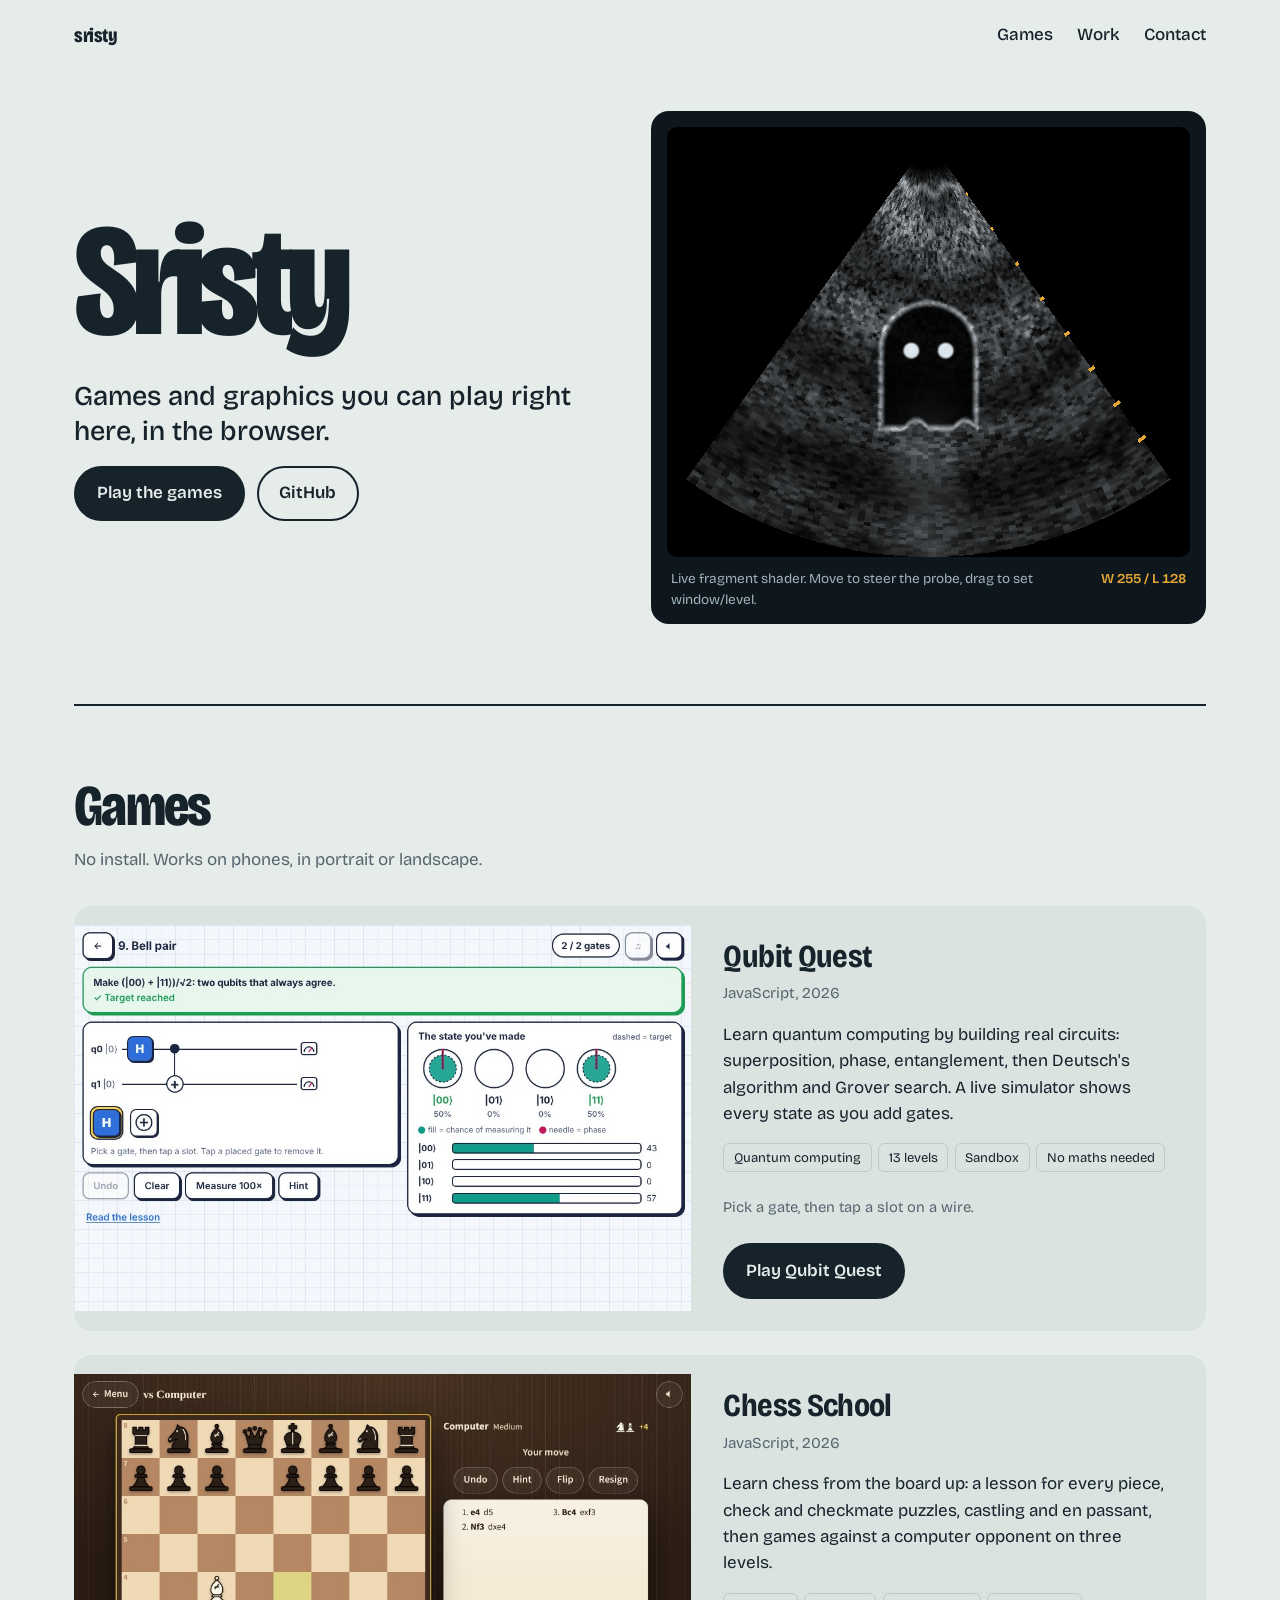
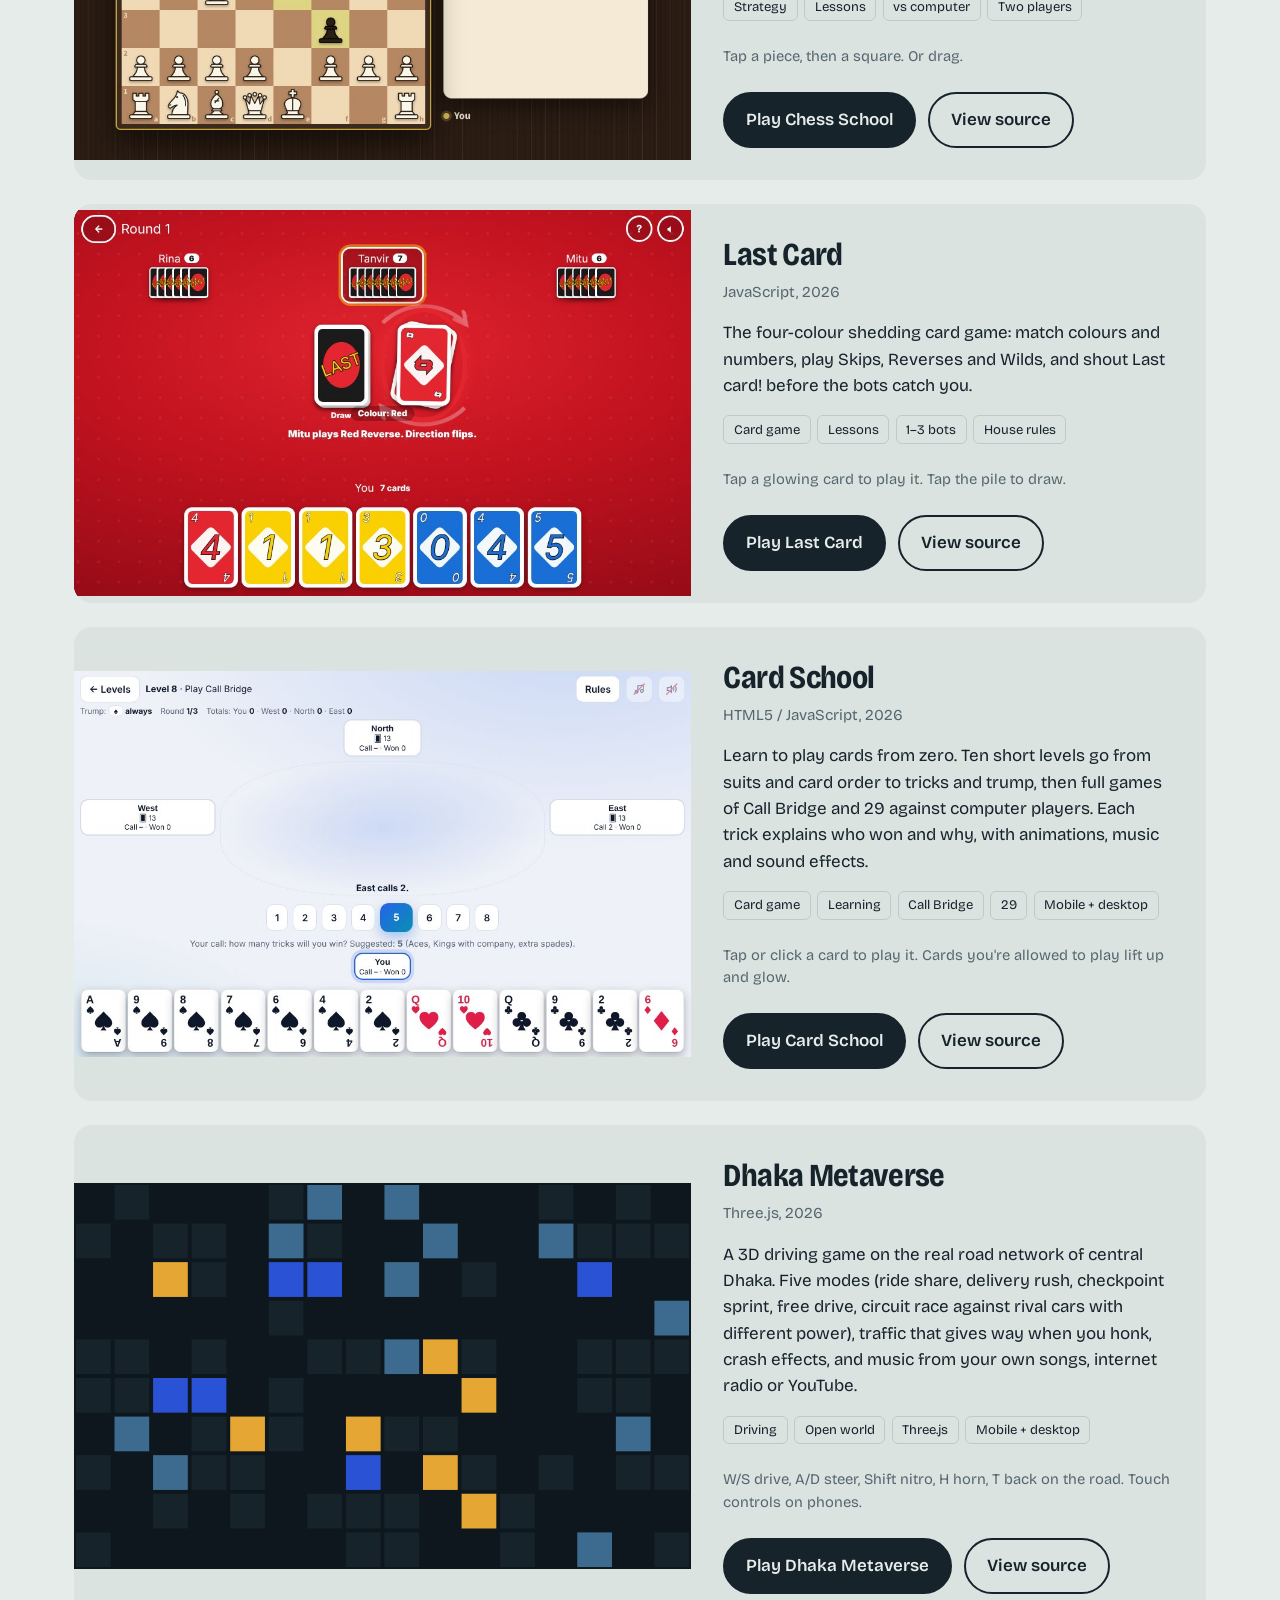
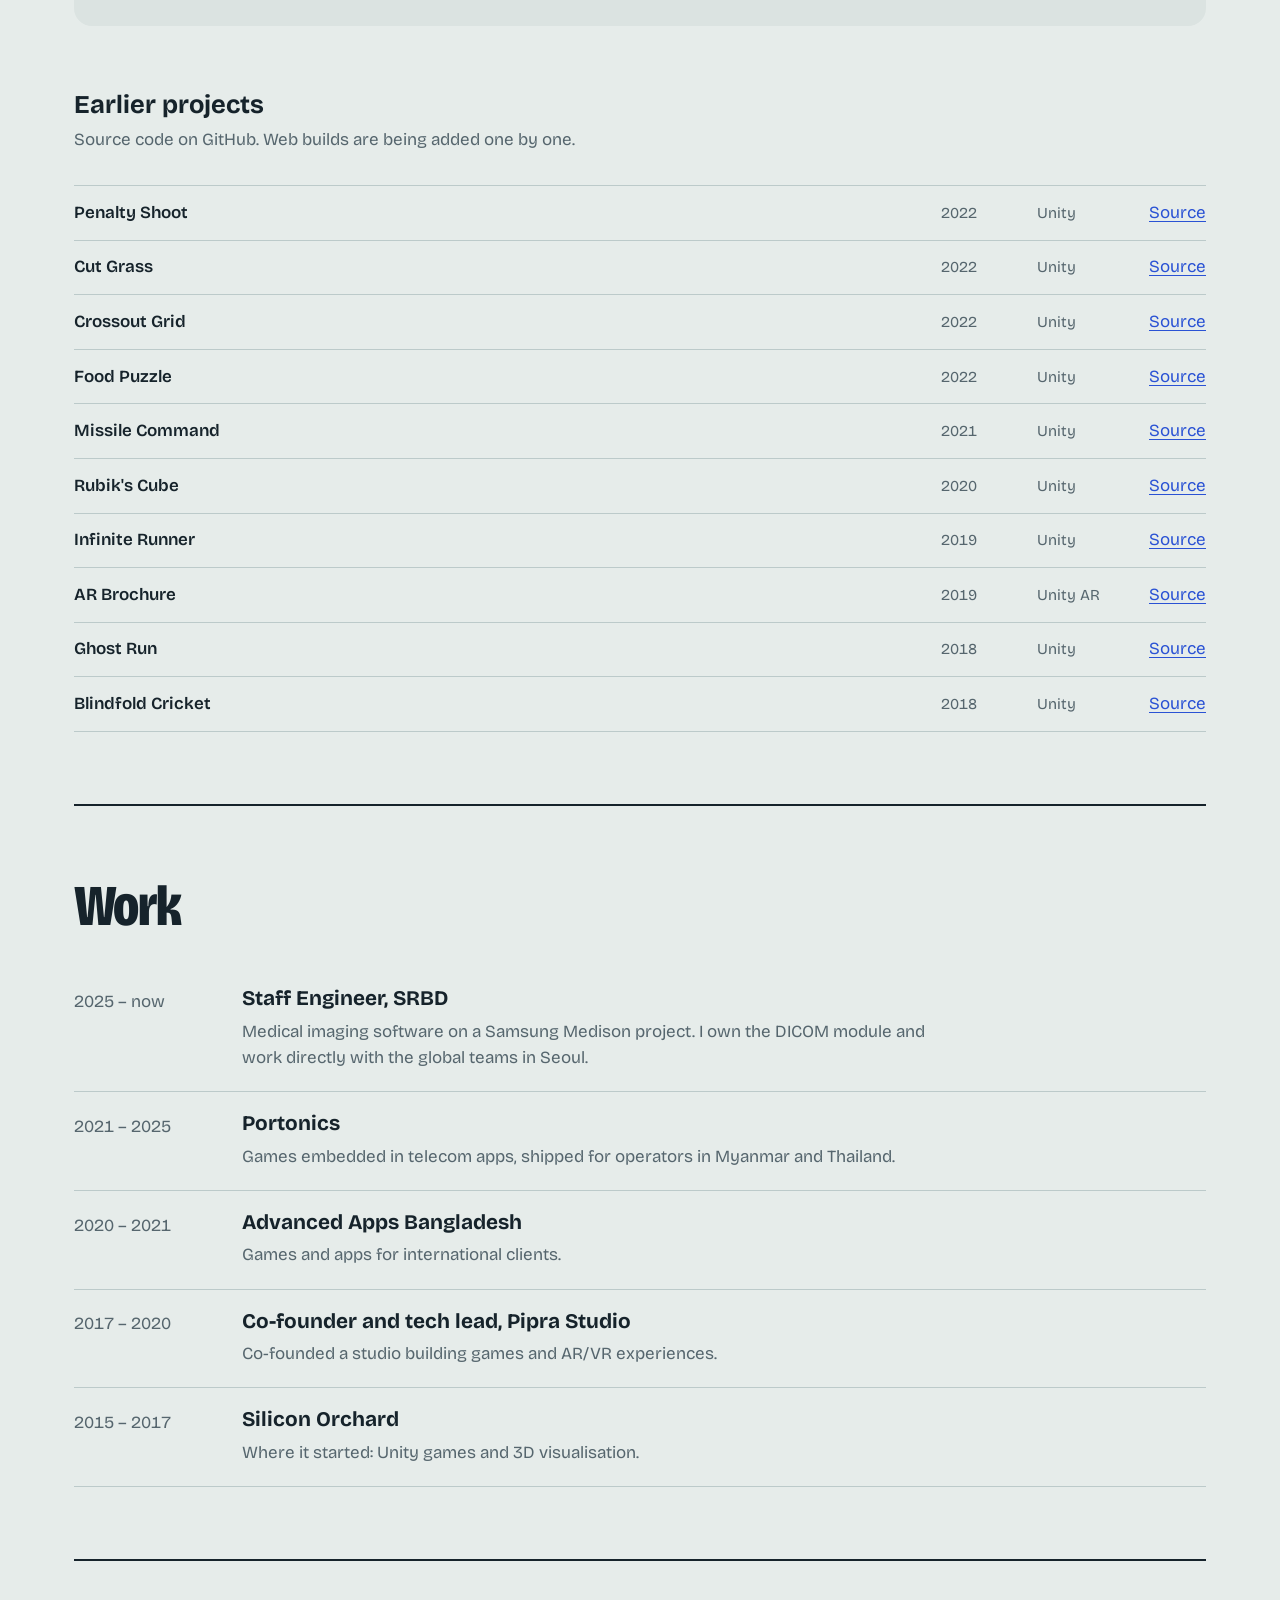
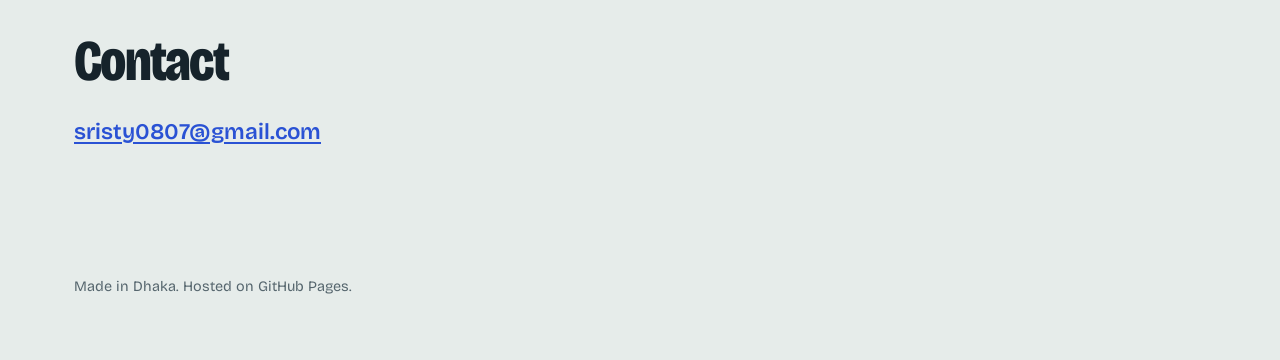
==== commit 7467780d: "Add Qubit Quest: quantum computing puzzle game Co-Authored-By: Claude Opus 5.5 <noreply@anthropic.co" ====
--- a/index.html
+++ b/index.html
@@ -4,13 +4,13 @@
 <meta charset="utf-8">
 <meta name="viewport" content="width=device-width, initial-scale=1">
 <title>Sristy</title>
-<meta name="description" content="Chess, Call Bridge, 29, Last Card and a 3D drive through Dhaka. Tap and play. No install.">
+<meta name="description" content="Chess, Call Bridge, 29, Last Card, quantum computing puzzles and a 3D drive through Dhaka. Tap and play. No install.">
 <meta name="theme-color" content="#0d171d">
 <link rel="canonical" href="https://sristy0807.github.io/sristy/">
 <meta property="og:type" content="website">
 <meta property="og:site_name" content="Sristy">
 <meta property="og:title" content="Sristy">
-<meta property="og:description" content="Chess, Call Bridge, 29, Last Card and a 3D drive through Dhaka. Tap and play. No install.">
+<meta property="og:description" content="Chess, Call Bridge, 29, Last Card, quantum computing puzzles and a 3D drive through Dhaka. Tap and play. No install.">
 <meta property="og:url" content="https://sristy0807.github.io/sristy/">
 <meta property="og:image" content="https://sristy0807.github.io/sristy/assets/og.jpg">
 <meta property="og:image:width" content="1200">
@@ -18,7 +18,7 @@
 <meta property="og:image:alt" content="Sristy: games you can play right in your browser.">
 <meta name="twitter:card" content="summary_large_image">
 <meta name="twitter:title" content="Sristy">
-<meta name="twitter:description" content="Chess, Call Bridge, 29, Last Card and a 3D drive through Dhaka. Tap and play. No install.">
+<meta name="twitter:description" content="Chess, Call Bridge, 29, Last Card, quantum computing puzzles and a 3D drive through Dhaka. Tap and play. No install.">
 <meta name="twitter:image" content="https://sristy0807.github.io/sristy/assets/og.jpg">
 <link rel="preconnect" href="https://fonts.googleapis.com">
 <link rel="preconnect" href="https://fonts.gstatic.com" crossorigin>
--- a/assets/style.css
+++ b/assets/style.css
@@ -96,7 +96,8 @@
 
 /* The one bold thing: the scan */
 .scan {
-  margin: 0;
+  margin: 0 auto; width: 100%;
+  max-width: calc((100svh - 9rem) * 560 / 460 + 2rem);
   background: var(--scan);
   border-radius: var(--radius-lg);
   padding: 1rem 1rem .85rem;
@@ -104,7 +105,7 @@
 }
 .scan canvas {
   display: block; width: 100%; height: auto; aspect-ratio: 560 / 460;
-  cursor: crosshair; touch-action: none;
+  cursor: crosshair; touch-action: pan-y;
   border-radius: 10px;
 }
 .scan figcaption {
@@ -136,7 +137,7 @@
   border-radius: var(--radius-lg);
   overflow: hidden;
 }
-.game .cover { position: relative; min-height: 300px; background: var(--scan); }
+.game .cover { position: relative; aspect-ratio: 16 / 10; align-self: center; background: var(--scan); }
 .game .cover img, .game .cover canvas { position: absolute; inset: 0; width: 100%; height: 100%; object-fit: cover; display: block; }
 .game .body { padding: 2rem; display: flex; flex-direction: column; }
 .game h3 { font-size: 2rem; letter-spacing: -.02em; font-variation-settings: "wdth" 85; }
@@ -182,7 +183,7 @@
 @media (max-width: 860px) {
   .hero { grid-template-columns: 1fr; gap: 2rem; padding-bottom: 3.5rem; }
   .game { grid-template-columns: 1fr; }
-  .game .cover { min-height: 220px; }
+
   .cols { grid-template-columns: 1fr; gap: 2rem; }
 }
 @media (max-width: 560px) {
